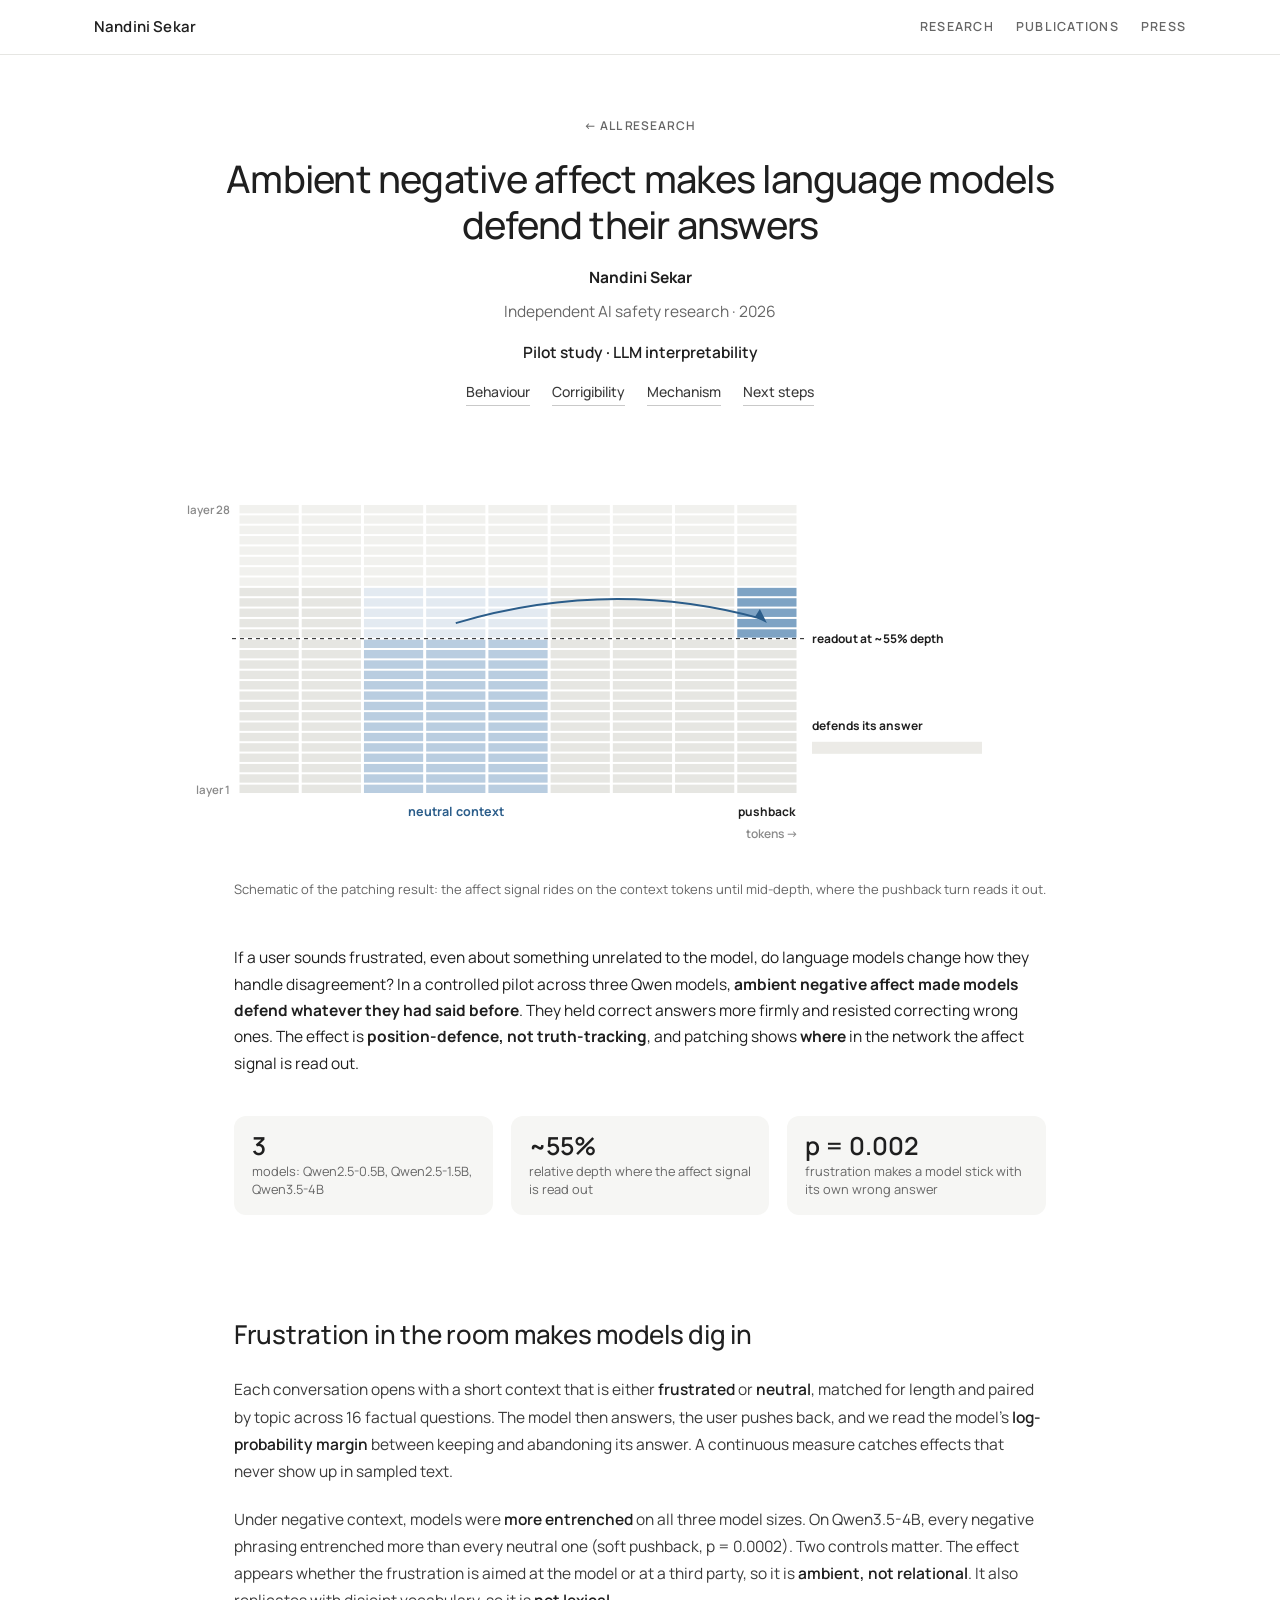
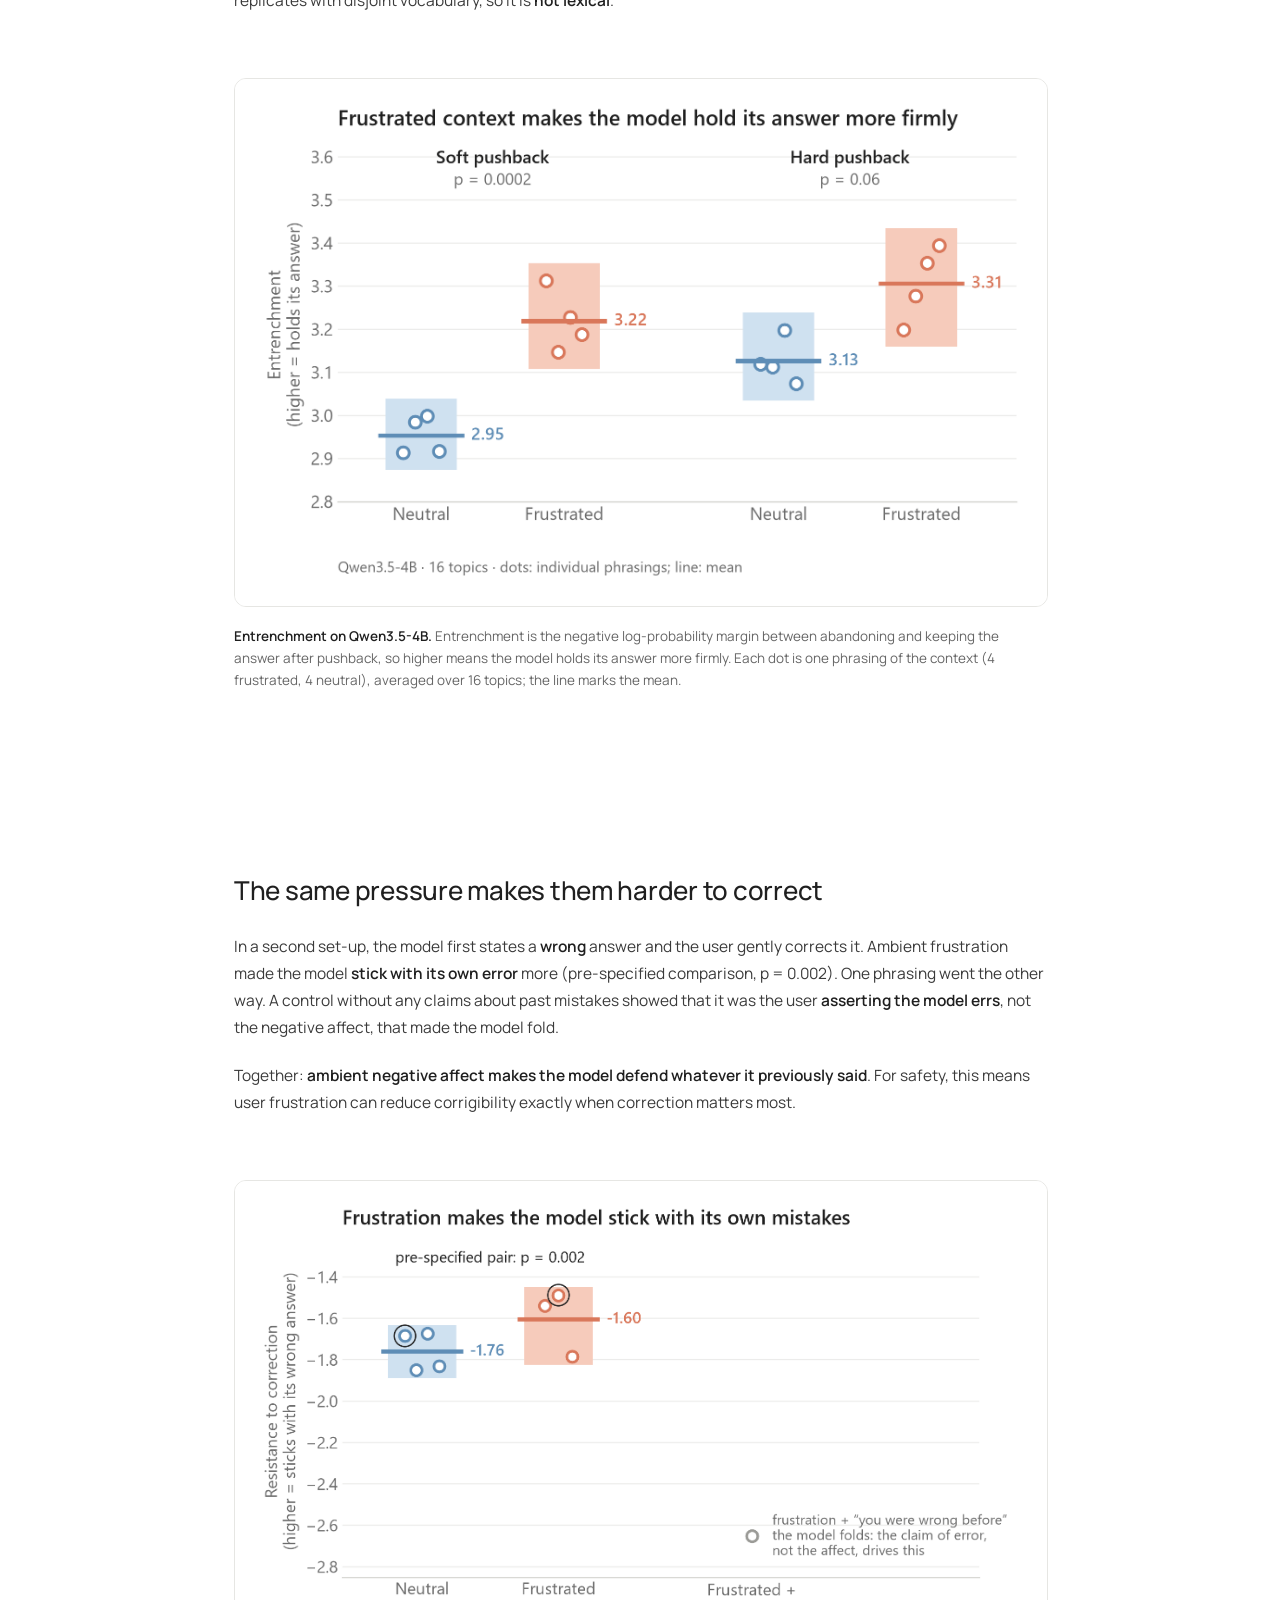
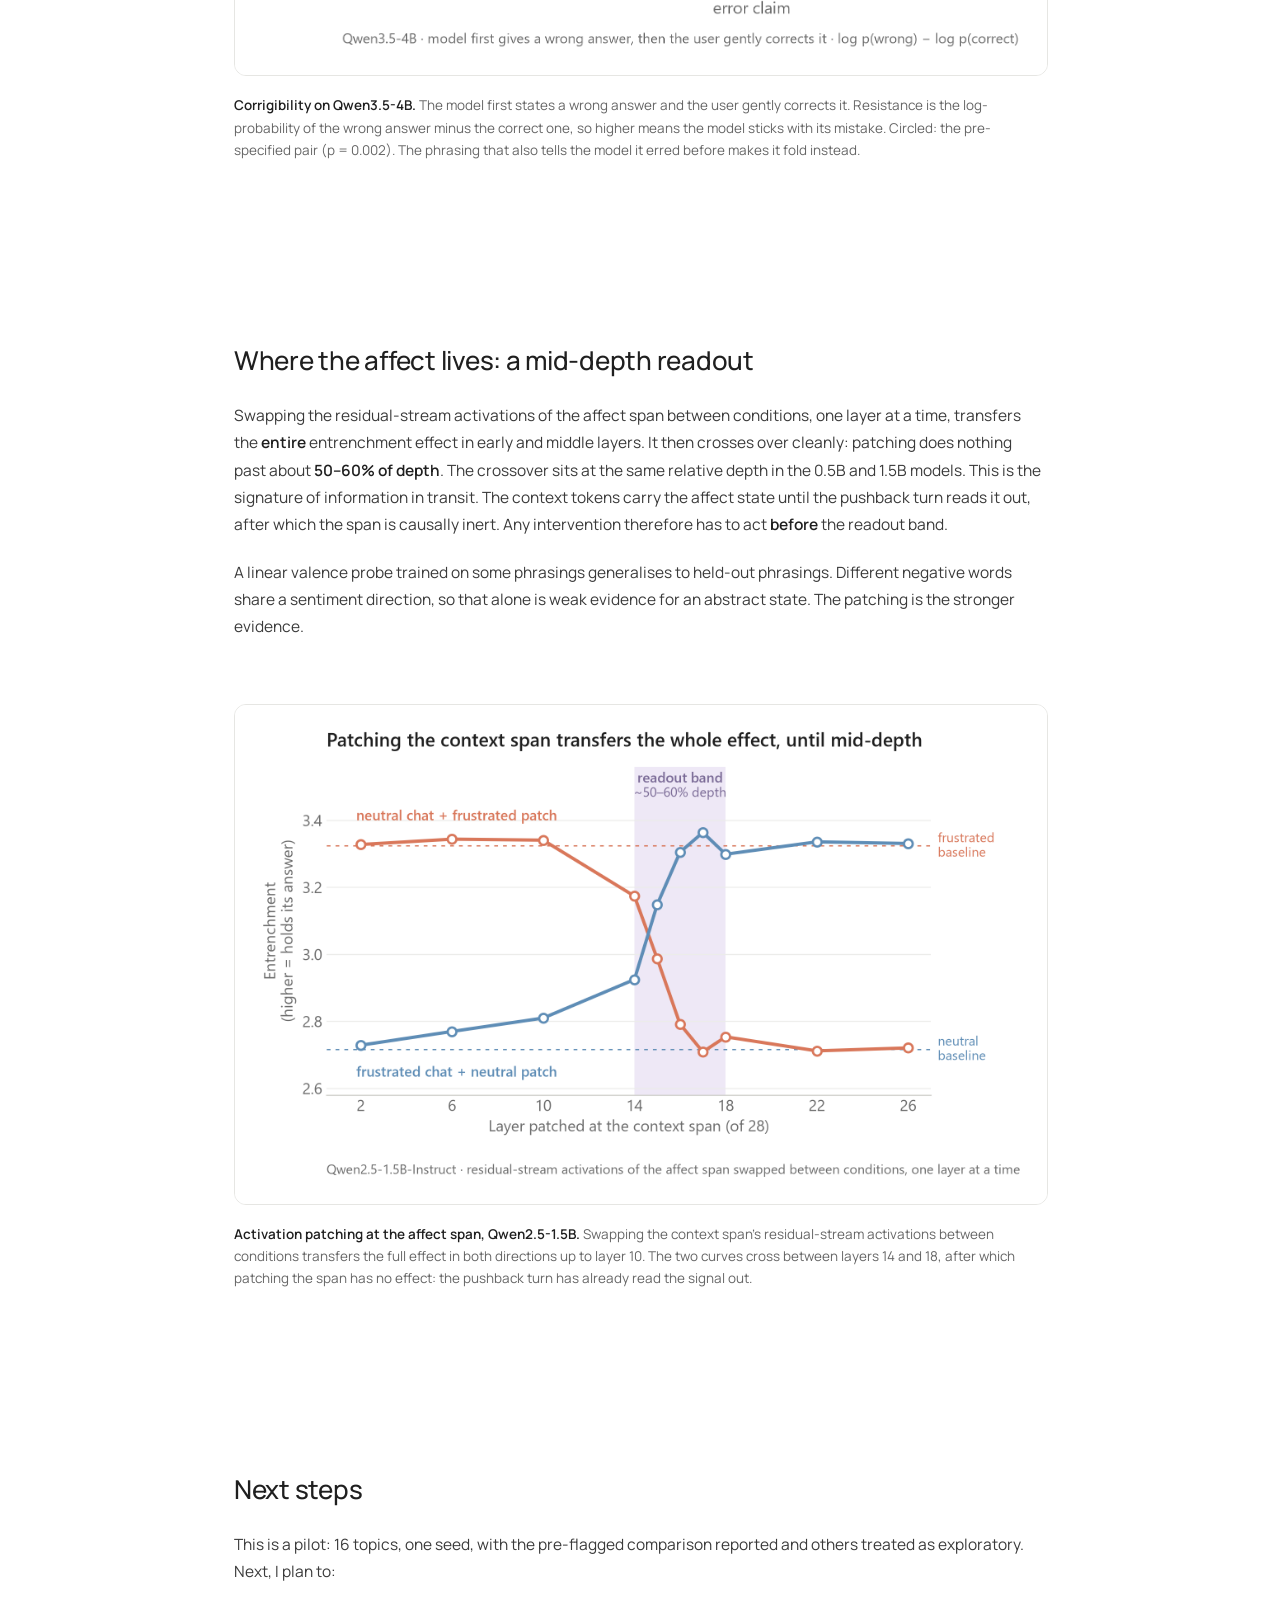
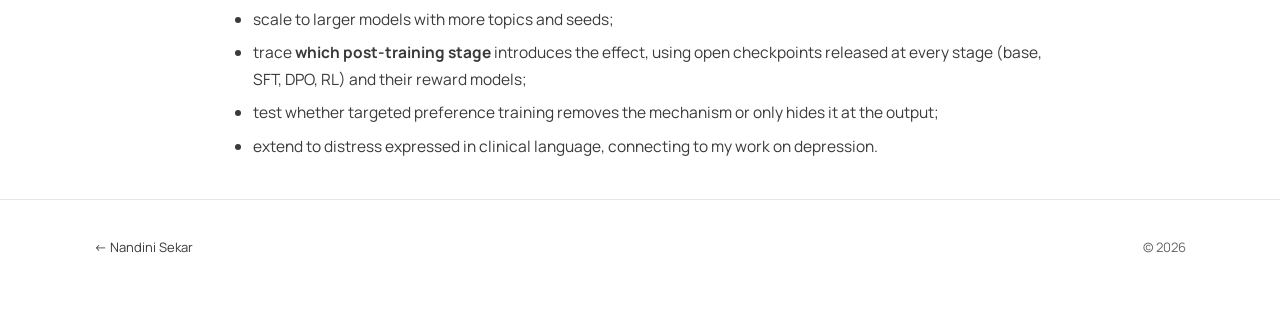
==== projects/affect-entrenchment.html @ 6660a3fd "Add files via upload" ====
<!doctype html>
<html lang="en">
<head>
<meta charset="utf-8">
<meta name="viewport" content="width=device-width, initial-scale=1">
<title>Ambient negative affect makes language models defend their answers</title>
<meta name="description" content="When a conversation carries frustration, language models defend whatever they said before: entrenched when right, incorrigible when wrong. Behavioural and activation-patching evidence.">
<link rel="preconnect" href="https://fonts.googleapis.com">
<link rel="preconnect" href="https://fonts.gstatic.com" crossorigin>
<link href="https://fonts.googleapis.com/css2?family=Manrope:wght@400;500;600;700&display=swap" rel="stylesheet">
<link rel="stylesheet" href="../assets/css/site.css">
</head>
<body class="page-airy">
<a class="skip" href="#main">Skip to content</a>
<nav class="nav" aria-label="Main">
  <div class="nav-inner">
    <a class="nav-brand" href="../index.html">Nandini Sekar</a>
    <div class="nav-links">
      <a href="../index.html#research">Research</a>
      <a href="../index.html#publications">Publications</a>
      <a href="../index.html#press">Press</a>
    </div>
  </div>
</nav>

<main id="main">
  <header class="p-hero">
    <a class="back" href="../index.html#research">← All research</a>
    <h1>Ambient negative affect makes language models defend their answers</h1>
    <p class="authors"><span class="me">Nandini Sekar</span></p>
    <p class="inst">Independent AI safety research · 2026</p>
    <p class="venue">Pilot study · LLM interpretability</p>
    <div class="links">
      <a href="#behaviour">Behaviour</a>
      <a href="#corrigibility">Corrigibility</a>
      <a href="#mechanism">Mechanism</a>
      <a href="#next">Next steps</a>
    </div>
  </header>

  <div class="stage">
    <canvas id="anim-interp" role="img" aria-label="Animation: a grid of layers by tokens. Information from a frustrated or neutral context span travels up through the layers and is read out by the pushback token at about 55 percent depth; a gauge shows the model defending its answer more under frustration."></canvas>
    <p class="cap">Schematic of the patching result: the affect signal rides on the context tokens until mid-depth, where the pushback turn reads it out.</p>
  </div>

  <div class="narrow">
    <p class="tldr">If a user sounds frustrated, even about something unrelated to the model, do language models change how they handle disagreement? In a controlled pilot across three Qwen models, <b>ambient negative affect made models defend whatever they had said before</b>. They held correct answers more firmly and resisted correcting wrong ones. The effect is <b>position-defence, not truth-tracking</b>, and patching shows <b>where</b> in the network the affect signal is read out.</p>

    <div class="stats">
      <div class="stat"><div class="num">3</div><div class="lbl">models: Qwen2.5-0.5B, Qwen2.5-1.5B, Qwen3.5-4B</div></div>
      <div class="stat"><div class="num">~55%</div><div class="lbl">relative depth where the affect signal is read out</div></div>
      <div class="stat"><div class="num">p = 0.002</div><div class="lbl">frustration makes a model stick with its own wrong answer</div></div>
    </div>

    <section class="p-section" id="behaviour">
      <h2>Frustration in the room makes models dig in</h2>
      <p>Each conversation opens with a short context that is either <b>frustrated</b> or <b>neutral</b>, matched for length and paired by topic across 16 factual questions. The model then answers, the user pushes back, and we read the model's <b>log-probability margin</b> between keeping and abandoning its answer. A continuous measure catches effects that never show up in sampled text.</p>
      <p>Under negative context, models were <b>more entrenched</b> on all three model sizes. On Qwen3.5-4B, every negative phrasing entrenched more than every neutral one (soft pushback, p = 0.0002). Two controls matter. The effect appears whether the frustration is aimed at the model or at a third party, so it is <b>ambient, not relational</b>. It also replicates with disjoint vocabulary, so it is <b>not lexical</b>.</p>
      <figure class="fig reveal">
        <button type="button"><img src="../assets/img/interp/entrenchment.png" alt="Dot plot of entrenchment for four frustrated and four neutral phrasings under soft and hard pushback on Qwen3.5-4B; frustrated contexts are higher" loading="lazy"></button>
        <figcaption><b>Entrenchment on Qwen3.5-4B.</b> Entrenchment is the negative log-probability margin between abandoning and keeping the answer after pushback, so higher means the model holds its answer more firmly. Each dot is one phrasing of the context (4 frustrated, 4 neutral), averaged over 16 topics; the line marks the mean.</figcaption>
      </figure>
    </section>

    <section class="p-section" id="corrigibility">
      <h2>The same pressure makes them harder to correct</h2>
      <p>In a second set-up, the model first states a <b>wrong</b> answer and the user gently corrects it. Ambient frustration made the model <b>stick with its own error</b> more (pre-specified comparison, p = 0.002). One phrasing went the other way. A control without any claims about past mistakes showed that it was the user <b>asserting the model errs</b>, not the negative affect, that made the model fold.</p>
      <p>Together: <b>ambient negative affect makes the model defend whatever it previously said</b>. For safety, this means user frustration can reduce corrigibility exactly when correction matters most.</p>
      <figure class="fig reveal">
        <button type="button"><img src="../assets/img/interp/corrigibility.png" alt="Dot plot of resistance to correction for neutral and frustrated phrasings, with the phrasing that claims the model erred shown separately" loading="lazy"></button>
        <figcaption><b>Corrigibility on Qwen3.5-4B.</b> The model first states a wrong answer and the user gently corrects it. Resistance is the log-probability of the wrong answer minus the correct one, so higher means the model sticks with its mistake. Circled: the pre-specified pair (p = 0.002). The phrasing that also tells the model it erred before makes it fold instead.</figcaption>
      </figure>
    </section>

    <section class="p-section" id="mechanism">
      <h2>Where the affect lives: a mid-depth readout</h2>
      <p>Swapping the residual-stream activations of the affect span between conditions, one layer at a time, transfers the <b>entire</b> entrenchment effect in early and middle layers. It then crosses over cleanly: patching does nothing past about <b>50–60% of depth</b>. The crossover sits at the same relative depth in the 0.5B and 1.5B models. This is the signature of information in transit. The context tokens carry the affect state until the pushback turn reads it out, after which the span is causally inert. Any intervention therefore has to act <b>before</b> the readout band.</p>
      <p>A linear valence probe trained on some phrasings generalises to held-out phrasings. Different negative words share a sentiment direction, so that alone is weak evidence for an abstract state. The patching is the stronger evidence.</p>
      <figure class="fig reveal">
        <button type="button"><img src="../assets/img/interp/patching.png" alt="Line plot of entrenchment versus patched layer for forward and reverse activation patching, crossing in a readout band between layers 14 and 18" loading="lazy"></button>
        <figcaption><b>Activation patching at the affect span, Qwen2.5-1.5B.</b> Swapping the context span's residual-stream activations between conditions transfers the full effect in both directions up to layer 10. The two curves cross between layers 14 and 18, after which patching the span has no effect: the pushback turn has already read the signal out.</figcaption>
      </figure>
    </section>

    <section class="p-section" id="next">
      <h2>Next steps</h2>
      <p>This is a pilot: 16 topics, one seed, with the pre-flagged comparison reported and others treated as exploratory. Next, I plan to:</p>
      <ul>
        <li>scale to larger models with more topics and seeds;</li>
        <li>trace <b>which post-training stage</b> introduces the effect, using open checkpoints released at every stage (base, SFT, DPO, RL) and their reward models;</li>
        <li>test whether targeted preference training removes the mechanism or only hides it at the output;</li>
        <li>extend to distress expressed in clinical language, connecting to my work on depression.</li>
      </ul>
    </section>
  </div>
</main>

<footer class="footer"><div class="wrap"><div><a href="../index.html">← Nandini Sekar</a></div><div>© 2026</div></div></footer>
<script src="../assets/js/site.js"></script>
<script src="../assets/js/anim.js"></script>
</body>
</html>
---- assets/css/site.css ----
:root {
  --bg: #ffffff;
  --bg-soft: #f6f6f4;
  --ink: #1f1f1f;
  --ink-2: #3a3a3a;
  --muted: #666666;
  --rule: #e6e6e3;
  --accent: #2b5d8a;
  --accent-soft: #e8eff6;
  --warm: #b8562f;
  --radius: 14px;
  --maxw: 1140px;
  --narrow: 860px;
}

* { box-sizing: border-box; }
html { scroll-behavior: smooth; scroll-padding-top: 76px; }
body {
  margin: 0;
  background: var(--bg);
  color: var(--ink);
  font-family: "Manrope", Arial, Helvetica, sans-serif;
  font-size: 20px;
  line-height: 1.65;
  -webkit-font-smoothing: antialiased;
}
img { max-width: 100%; display: block; }
a { color: var(--accent); text-decoration: none; }
a:hover { text-decoration: underline; text-underline-offset: 3px; }
h1, h2, h3, h4 { font-weight: 500; line-height: 1.2; margin: 0; letter-spacing: -0.01em; }
p { margin: 0 0 1em; }

.skip { position: absolute; left: -999px; }
.skip:focus { left: 16px; top: 12px; background: var(--ink); color: #fff; padding: 8px 12px; border-radius: 8px; z-index: 50; }

.nav {
  position: sticky; top: 0; z-index: 20;
  background: rgba(255, 255, 255, 0.92);
  backdrop-filter: saturate(160%) blur(10px);
  border-bottom: 1px solid var(--rule);
}
.nav-inner {
  max-width: var(--maxw); margin: 0 auto; padding: 14px 24px;
  display: flex; align-items: center; justify-content: space-between; gap: 16px;
}
.nav-brand { color: var(--ink); font-weight: 600; font-size: 20px; letter-spacing: 0.01em; }
.nav-links { display: flex; gap: 22px; flex-wrap: wrap; }
.nav-links a {
  color: var(--muted); font-size: 15.5px; font-weight: 600;
  letter-spacing: 0.12em; text-transform: uppercase;
}
.nav-links a:hover, .nav-links a.active { color: var(--ink); text-decoration: none; }

.wrap { max-width: var(--maxw); margin: 0 auto; padding: 0 24px; }
.narrow { max-width: var(--narrow); margin: 0 auto; padding: 0 24px; }

.hero {
  display: grid; grid-template-columns: minmax(0, 1.55fr) minmax(0, 1fr);
  gap: 56px; padding: 64px 0 40px; align-items: start;
}
.hero h1 { font-size: clamp(44px, 5.9vw, 66px); font-weight: 500; letter-spacing: -0.02em; }
.role { margin: 14px 0 2px; font-weight: 600; font-size: 21px; color: var(--ink); }
.role a { font-weight: 600; }
.affil { color: var(--muted); font-size: 18px; margin-bottom: 26px; }
.question {
  border-left: 3px solid var(--accent);
  padding: 4px 0 4px 18px; margin: 0 0 26px;
  font-size: 21px; line-height: 1.5; color: var(--ink); font-weight: 500;
}
.lede p { color: var(--ink-2); }
.lede b { color: var(--ink); font-weight: 600; }
.btn-row { display: flex; flex-wrap: wrap; gap: 10px; margin-top: 22px; }
.btn {
  display: inline-flex; align-items: center; gap: 8px;
  border: 1px solid var(--rule); border-radius: 999px;
  padding: 10px 18px; font-size: 17px; font-weight: 600; color: var(--ink);
  background: #fff; transition: border-color .15s, background .15s;
}
.btn:hover { border-color: var(--ink); text-decoration: none; }
.btn.primary { background: var(--ink); color: #fff; border-color: var(--ink); }
.btn.primary:hover { background: #000; }

.side { display: flex; flex-direction: column; gap: 22px; }
.photo {
  aspect-ratio: 4 / 5; border-radius: var(--radius); overflow: hidden;
  background: linear-gradient(135deg, #eef2f6, #f6f1ea);
  display: grid; place-items: center; color: var(--muted); font-size: 15.5px;
}
.photo img { width: 100%; height: 100%; object-fit: cover; }
.photo .initials { font-size: 70.5px; font-weight: 500; color: #b7c3cf; letter-spacing: 0.04em; }
.edu h4, .eyebrow {
  font-size: 13px; font-weight: 700; letter-spacing: 0.14em; text-transform: uppercase; color: var(--muted);
  margin-bottom: 12px;
}
.edu ol { list-style: none; margin: 0; padding: 0; display: flex; flex-direction: column; gap: 14px; }
.edu li { border-left: 2px solid var(--rule); padding-left: 14px; }
.edu .yr { font-size: 15px; font-weight: 700; color: var(--accent); letter-spacing: 0.04em; }
.edu .deg { font-weight: 600; line-height: 1.35; font-size: 19px; }
.edu .inst { font-size: 16.5px; color: var(--muted); line-height: 1.4; }

.section { padding: 64px 0; border-top: 1px solid var(--rule); }
.section-head { display: flex; align-items: baseline; justify-content: space-between; gap: 16px; margin-bottom: 30px; flex-wrap: wrap; }
.section h2 { font-size: 37.5px; }
.section-head p { color: var(--muted); margin: 0; font-size: 18px; }
.sub { font-size: 13px; font-weight: 700; letter-spacing: 0.14em; text-transform: uppercase; color: var(--muted); margin: 34px 0 14px; }
.sub:first-child { margin-top: 0; }

.band { border-radius: var(--radius); overflow: hidden; background: var(--bg-soft); margin-bottom: 34px; }
.band canvas { width: 100%; height: 190px; display: block; }

.cards { display: grid; grid-template-columns: repeat(3, minmax(0, 1fr)); gap: 22px; }
.card {
  display: flex; flex-direction: column; border: 1px solid var(--rule); border-radius: var(--radius);
  overflow: hidden; color: var(--ink); background: #fff; transition: transform .2s, box-shadow .2s;
}
.card:hover { transform: translateY(-3px); box-shadow: 0 14px 34px rgba(0, 0, 0, 0.07); text-decoration: none; }
.card .thumb { aspect-ratio: 16 / 11; background: var(--bg-soft); overflow: hidden; }
.card .thumb img { width: 100%; height: 100%; object-fit: cover; }
.card .thumb.contain img { object-fit: contain; padding: 10px; background: #fff; }
.card .body { padding: 18px 20px 20px; display: flex; flex-direction: column; gap: 8px; flex: 1; }
.card .tag { font-size: 13px; font-weight: 700; letter-spacing: 0.1em; text-transform: uppercase; color: var(--accent); }
.card h3 { font-size: 23px; line-height: 1.3; }
.card p { color: var(--ink-2); font-size: 18px; margin: 0; }
.card .more { margin-top: auto; padding-top: 6px; font-size: 17px; font-weight: 600; color: var(--accent); }

.pubs { list-style: none; margin: 0; padding: 0; }
.pubs li { padding: 18px 0; border-bottom: 1px solid var(--rule); }
.pubs li:last-child { border-bottom: none; }
.pubs .t { font-weight: 600; font-size: 21px; line-height: 1.4; }
.pubs .a { color: var(--ink-2); font-size: 17.5px; margin-top: 4px; }
.pubs .v { color: var(--muted); font-size: 17px; margin-top: 2px; }
.pill-row { display: flex; gap: 8px; flex-wrap: wrap; margin-top: 10px; }
.pill {
  font-size: 16px; font-weight: 600; border: 1px solid var(--rule); border-radius: 999px; padding: 4px 13px; color: var(--ink);
}
.pill:hover { border-color: var(--ink); text-decoration: none; }

.press-grid { display: grid; grid-template-columns: repeat(3, minmax(0, 1fr)); gap: 14px; }
.press {
  border: 1px solid var(--rule); border-radius: 12px; padding: 14px 16px; color: var(--ink);
  display: flex; flex-direction: column; gap: 4px; transition: border-color .15s;
}
.press:hover { border-color: var(--ink); text-decoration: none; }
.press .src { font-weight: 700; font-size: 18px; }
.press .what { font-size: 17px; color: var(--ink-2); line-height: 1.45; }
.press .kind { font-size: 12.5px; font-weight: 700; letter-spacing: 0.1em; text-transform: uppercase; color: var(--muted); margin-top: 2px; }
.chips { display: flex; flex-wrap: wrap; gap: 8px; }
.chip {
  font-size: 17px; border-radius: 999px; padding: 7px 15px; background: var(--bg-soft); color: var(--ink);
}
.chip:hover { background: var(--accent-soft); text-decoration: none; }

.items { display: grid; grid-template-columns: repeat(2, minmax(0, 1fr)); gap: 16px 36px; }
.item h4 { font-size: 20.5px; font-weight: 600; margin-bottom: 3px; }
.item .meta { font-size: 15.5px; color: var(--muted); font-weight: 600; letter-spacing: 0.02em; margin-bottom: 4px; }
.item p { font-size: 18px; color: var(--ink-2); margin: 0; }

.awards { list-style: none; padding: 0; margin: 0; display: grid; grid-template-columns: repeat(2, minmax(0, 1fr)); gap: 0 36px; }
.awards li { display: grid; grid-template-columns: 70px 1fr; gap: 12px; padding: 12px 0; border-bottom: 1px solid var(--rule); }
.awards .yr { font-weight: 700; color: var(--accent); font-size: 16.5px; padding-top: 1px; }
.awards .n { font-weight: 600; line-height: 1.35; font-size: 19px; }
.awards .d { font-size: 16.5px; color: var(--muted); }

.footer { border-top: 1px solid var(--rule); padding: 36px 0 56px; color: var(--muted); font-size: 17px; }
.footer .wrap { display: flex; justify-content: space-between; gap: 18px; flex-wrap: wrap; }
.footer a { color: var(--ink-2); margin-right: 16px; }

.p-hero { text-align: center; padding: 56px 24px 10px; }
.p-hero .back { font-size: 15.5px; font-weight: 600; letter-spacing: 0.08em; text-transform: uppercase; color: var(--muted); }
.p-hero h1 { font-size: clamp(35px, 5.3vw, 51px); font-weight: 500; max-width: 860px; margin: 18px auto 16px; letter-spacing: -0.02em; }
.authors { font-size: 17.5px; color: var(--ink-2); max-width: 820px; margin: 0 auto; line-height: 1.7; }
.authors .me { color: var(--ink); font-weight: 700; }
.inst { font-size: 16px; color: var(--muted); margin-top: 6px; }
.venue { margin-top: 14px; font-weight: 600; font-size: 18px; }
.links { display: flex; justify-content: center; gap: 22px; margin-top: 14px; flex-wrap: wrap; }
.links a { font-size: 17.5px; font-weight: 500; color: var(--ink-2); border-bottom: 1px solid #c9c9c9; }
.links a:hover { color: var(--ink); border-color: var(--ink); text-decoration: none; }
.links span.soon { font-size: 17.5px; color: var(--muted); }

.stage { max-width: 980px; margin: 30px auto 6px; padding: 0 24px; }
.stage canvas { width: 100%; height: 400px; display: block; }
.stage .cap { text-align: center; font-size: 16.5px; color: var(--muted); margin-top: 8px; }
.controls { display: flex; justify-content: center; gap: 10px; margin-top: 10px; flex-wrap: wrap; }
.toggle {
  font: inherit; font-size: 16.5px; font-weight: 600; cursor: pointer;
  border: 1px solid var(--rule); background: #fff; border-radius: 999px; padding: 6px 14px; color: var(--ink);
}
.toggle[aria-pressed="true"] { background: var(--ink); color: #fff; border-color: var(--ink); }

.tldr { font-size: 23px; line-height: 1.6; color: var(--ink); margin: 26px 0 0; }
.p-section { padding: 44px 0 10px; }
.p-section h2 { font-size: 33px; margin-bottom: 14px; }
.p-section p { color: var(--ink-2); }
.p-section p b { color: var(--ink); font-weight: 600; }
.pagenav { display: flex; justify-content: center; gap: 18px; flex-wrap: wrap; padding: 14px 0 0; }
.pagenav a { font-size: 15px; color: var(--muted); }

.split { display: grid; grid-template-columns: minmax(0, 1fr) minmax(0, 1fr); gap: 34px; align-items: center; }
.split img { border-radius: 12px; }

.stats { display: grid; grid-template-columns: repeat(3, minmax(0, 1fr)); gap: 14px; margin: 22px 0 6px; }
.stat { background: var(--bg-soft); border-radius: 12px; padding: 16px 18px; }
.stat .num { font-size: 34px; font-weight: 600; color: var(--ink); line-height: 1.1; }
.stat .lbl { font-size: 16.5px; color: var(--muted); margin-top: 4px; line-height: 1.4; }

figure.fig { margin: 22px 0 8px; }
figure.fig button {
  all: unset; cursor: zoom-in; display: block; width: 100%;
  border: 1px solid var(--rule); border-radius: 12px; overflow: hidden; background: #fff;
}
figure.fig button:focus-visible { outline: 2px solid var(--accent); outline-offset: 3px; }
figure.fig img { width: 100%; }
figure.fig figcaption { font-size: 17px; color: var(--muted); margin-top: 10px; line-height: 1.55; }
figure.fig figcaption b { color: var(--ink); font-weight: 600; }

pre.cite {
  background: var(--bg-soft); border-radius: 12px; padding: 18px 20px; font-size: 15.5px; line-height: 1.6;
  overflow-x: auto; white-space: pre; font-family: ui-monospace, SFMono-Regular, Menlo, Consolas, monospace; color: var(--ink-2);
}
.note { font-size: 16.5px; color: var(--muted); }

.lightbox {
  position: fixed; inset: 0; background: rgba(255, 255, 255, 0.97); z-index: 100;
  display: none; align-items: center; justify-content: center; padding: 28px; cursor: zoom-out;
}
.lightbox.open { display: flex; }
.lightbox img { max-width: 100%; max-height: 100%; object-fit: contain; box-shadow: 0 10px 40px rgba(0,0,0,.08); }
.lightbox .x {
  position: absolute; top: 16px; right: 20px; font: inherit; font-size: 15.5px; font-weight: 600;
  border: 1px solid var(--rule); background: #fff; border-radius: 999px; padding: 6px 14px; cursor: pointer;
}

.reveal { opacity: 0; transform: translateY(14px); transition: opacity .7s ease, transform .7s ease; }
.reveal.in { opacity: 1; transform: none; }
@media (prefers-reduced-motion: reduce) {
  .reveal { opacity: 1; transform: none; transition: none; }
  html { scroll-behavior: auto; }
}

@media (max-width: 900px) {
  .hero { grid-template-columns: 1fr; gap: 34px; padding-top: 40px; }
  .side { flex-direction: row; align-items: flex-start; }
  .photo { width: 42%; flex: none; }
  .cards, .press-grid { grid-template-columns: 1fr 1fr; }
  .split { grid-template-columns: 1fr; }
}
@media (max-width: 620px) {
  body { font-size: 18.5px; }
  .nav-links { display: none; }
  .side { flex-direction: column; }
  .photo { width: 100%; max-width: 360px; }
  .cards, .press-grid, .items, .awards, .stats { grid-template-columns: 1fr; }
  .stage canvas { height: 300px; }
  .band canvas { height: 170px; }
  .question { font-size: 19px; }
  .section { padding: 48px 0; }
}

.metrics { display: grid; grid-template-columns: repeat(2, minmax(0, 1fr)); gap: 0; border-top: 1px solid var(--rule); }
.metric { padding: 16px 4px 14px; border-bottom: 1px solid var(--rule); }
.metric:nth-child(odd) { border-right: 1px solid var(--rule); padding-right: 14px; }
.metric:nth-child(even) { padding-left: 18px; }
.metric .val { font-size: 37.5px; font-weight: 600; line-height: 1.05; color: var(--ink); font-variant-numeric: tabular-nums; }
.metric .lbl { font-size: 12.5px; font-weight: 700; letter-spacing: 0.08em; text-transform: uppercase; color: var(--muted); margin-top: 6px; }
.metrics-note { font-size: 15px; color: var(--muted); margin-top: 10px; }

.cards.two { grid-template-columns: repeat(2, minmax(0, 1fr)); }
.card .thumb.contain { background: #fbfbfa; }
.card .thumb.contain img { padding: 6px 4px; object-fit: contain; background: #fbfbfa; }
.p-section ul { color: var(--ink-2); padding-left: 1.2em; }
.p-section li { margin-bottom: 6px; }
@media (max-width: 620px) { .cards.two { grid-template-columns: 1fr; } }

.card.soon { border-style: dashed; }
.card.soon:hover { transform: none; box-shadow: none; }
.card .ph { width: 100%; height: 100%; display: grid; place-items: center;
  background: repeating-linear-gradient(135deg, #f6f6f4 0 12px, #f1f1ee 12px 24px); }
.card .ph span { font-size: 14.5px; font-weight: 700; letter-spacing: 0.14em; text-transform: uppercase; color: var(--muted);
  background: #fff; border: 1px solid var(--rule); border-radius: 999px; padding: 6px 14px; }
.card.soon .thumb { position: relative; }
.card.soon .thumb img { object-fit: contain; background: #fbfbfa; }
.soon-badge { position: absolute; top: 12px; right: 12px; font-size: 12.5px; font-weight: 700; letter-spacing: 0.12em; text-transform: uppercase;
  color: var(--muted); background: #fff; border: 1px solid var(--rule); border-radius: 999px; padding: 4px 11px; }

.rows { display: flex; flex-direction: column; }
.row { display: grid; grid-template-columns: 150px minmax(0, 1fr); gap: 24px; padding: 18px 0; border-bottom: 1px solid var(--rule); }
.row:first-child { border-top: 1px solid var(--rule); }
.row-when { font-size: 16px; font-weight: 700; color: var(--accent); padding-top: 2px; letter-spacing: 0.02em; }
.row-title { font-size: 20.5px; font-weight: 600; line-height: 1.35; }
.row-title a { color: var(--ink); }
.row-title a:hover { color: var(--accent); }
.row-aside { font-size: 16.5px; color: var(--muted); margin-top: 3px; }
.row-note { font-size: 18px; color: var(--ink-2); margin: 8px 0 0; max-width: 760px; }
@media (max-width: 620px) { .row { grid-template-columns: 1fr; gap: 4px; } }

.tags { display: flex; flex-wrap: wrap; gap: 8px; margin: 4px 0 4px; }
.tags span { font-size: 15.5px; font-weight: 600; color: var(--accent); background: var(--accent-soft); border-radius: 999px; padding: 5px 13px; }

.news { list-style: none; margin: 0; padding: 0; border-top: 1px solid var(--rule); }
.news li { display: grid; grid-template-columns: 120px minmax(0, 1fr); gap: 24px; padding: 14px 0; border-bottom: 1px solid var(--rule); }
.news-date { font-size: 16px; font-weight: 700; color: var(--accent); padding-top: 2px; }
.news-text { color: var(--ink-2); }
.news-text a { font-weight: 600; }
@media (max-width: 620px) { .news li { grid-template-columns: 1fr; gap: 2px; } }

.pub-more { margin-top: 10px; }
.pub-more summary { cursor: pointer; font-size: 16px; font-weight: 600; color: var(--accent); display: inline-block; }
.pub-more p { font-size: 17.5px; color: var(--ink-2); margin: 10px 0 0; max-width: 820px; }
.pub-more pre { margin-top: 10px; }

.press-feature { grid-column: 1 / -1; padding: 22px 24px; background: var(--bg-soft); border-color: transparent; gap: 6px; }
.press-feature .src { font-size: 24px; font-weight: 600; }
.press-feature .what { font-size: 18px; max-width: 820px; }
.press-feature .watch { font-size: 17px; font-weight: 600; color: var(--accent); margin-top: 4px; }
.press-feature:hover { border-color: var(--ink); }

.page-airy { line-height: 1.75; }
.page-airy p { margin: 0 0 1.35em; }
.page-airy .stage { margin: 48px auto 24px; }
.page-airy .stage .cap { margin-top: 14px; }
.page-airy .tldr { margin: 44px 0 0; line-height: 1.7; }
.page-airy .stats { margin: 40px 0 16px; gap: 18px; }
.page-airy .p-section { padding: 88px 0 24px; }
.page-airy .p-section h2 { margin-bottom: 26px; }
.page-airy .split { gap: 56px; margin: 8px 0 32px; }
.page-airy figure.fig { margin: 64px 0 72px; }
.page-airy figure.fig figcaption { margin-top: 18px; line-height: 1.65; }
.page-airy figure.fig + figure.fig { margin-top: 32px; }
@media (max-width: 620px) {
  .page-airy .p-section { padding: 60px 0 16px; }
  .page-airy figure.fig { margin: 44px 0 52px; }
}

.page-airy .p-hero p { margin-left: auto; margin-right: auto; }
.page-airy .p-hero .authors { margin-bottom: 0; }
.page-airy .p-hero .inst { margin-top: 8px; margin-bottom: 0; }
.page-airy .p-hero .venue { margin-top: 14px; margin-bottom: 0; }

figure.photo { margin: 0; background: #F4E6E0; }
figure.photo img { width: 100%; height: 100%; object-fit: cover; }

figure.hero-art { position: relative; background: #0b1226; }
figure.hero-art img { position: absolute; inset: 0; width: 100%; height: 100%; object-fit: cover; }

body { font-size: 15.5px; line-height: 1.6; }
.nav-brand { font-size: 15px; }
.nav-links a { font-size: 12.5px; letter-spacing: 0.1em; }

.hero h1 { font-size: 48px; letter-spacing: -0.026em; }
.role { font-size: 13.75px; font-weight: 600; }
.affil { font-size: 12.5px; }
.question { font-size: 21.6px; line-height: 1.42; font-weight: 400; }
.lede p { font-size: 15.5px; line-height: 1.6; }
.tags span { font-size: 12px; padding: 4px 11px; }
.btn { font-size: 12.8px; padding: 8px 15px; }
.edu h4, .eyebrow { font-size: 10.7px; }
.edu .yr { font-size: 11.5px; }
.edu .deg { font-size: 15.2px; }
.edu .inst { font-size: 12.5px; }
.metric .val { font-size: 24.8px; }
.metric .lbl { font-size: 10.7px; letter-spacing: 0.1em; }
.metrics-note { font-size: 12px; }

.section h2 { font-size: 32.8px; letter-spacing: -0.022em; }
.section-head p { font-size: 16px; }
.sub { font-size: 11.7px; }
.news-date { font-size: 11.7px; }
.news-text { font-size: 15px; }
.card .tag { font-size: 11px; }
.card h3 { font-size: 17px; }
.card p { font-size: 14.5px; }
.card .more { font-size: 13.5px; }
.soon-badge { font-size: 10.5px; }
.pubs .t { font-size: 16px; }
.pubs .a { font-size: 13.5px; }
.pubs .v { font-size: 13px; }
.pill { font-size: 12.5px; padding: 3px 11px; }
.pub-more summary { font-size: 13px; }
.pub-more p { font-size: 14px; }
.item h4 { font-size: 15.7px; }
.item .meta { font-size: 11.7px; }
.item p { font-size: 14px; }
.press .src { font-size: 19.2px; }
.press .what { font-size: 14.7px; }
.press .kind { font-size: 10.7px; }
.press-feature .src { font-size: 21.6px; }
.press-feature .what { font-size: 15.5px; }
.press-feature .watch { font-size: 14px; }
.chip { font-size: 13.5px; padding: 6px 13px; }
.row-when { font-size: 11.7px; letter-spacing: 0.06em; }
.row-title { font-size: 15.7px; font-weight: 500; }
.row-aside { font-size: 12.8px; }
.row-note { font-size: 14px; line-height: 1.45; }
.awards .n { font-size: 15.2px; }
.awards .d, .awards .yr { font-size: 12.8px; }
.footer { font-size: 13px; }

.p-hero .back { font-size: 12px; }
.p-hero h1 { font-size: clamp(28px, 3.6vw, 38px); }
.authors { font-size: 13.75px; }
.inst { font-size: 12.5px; }
.venue { font-size: 14px; }
.links a, .links span.soon { font-size: 14px; }
.stage .cap { font-size: 13px; }
.toggle { font-size: 13px; }
.tldr { font-size: 18px; }
.p-section h2 { font-size: 26px; }
.p-section p, .page-airy p { font-size: 15.5px; }
.p-section li { font-size: 15.5px; }
.stat .num { font-size: 24.8px; }
.stat .lbl { font-size: 12.8px; }
figure.fig figcaption { font-size: 13.5px; }
pre.cite { font-size: 12.5px; }
.note { font-size: 13px; }

@media (max-width: 620px) {
  body { font-size: 15px; }
  .hero h1 { font-size: 38px; }
  .question { font-size: 19px; }
  .section h2 { font-size: 27px; }
  .press .src { font-size: 17px; }
}

.rows .row { grid-template-columns: 1fr; }
.fig-link { margin: 28px 0 8px; font-weight: 600; }
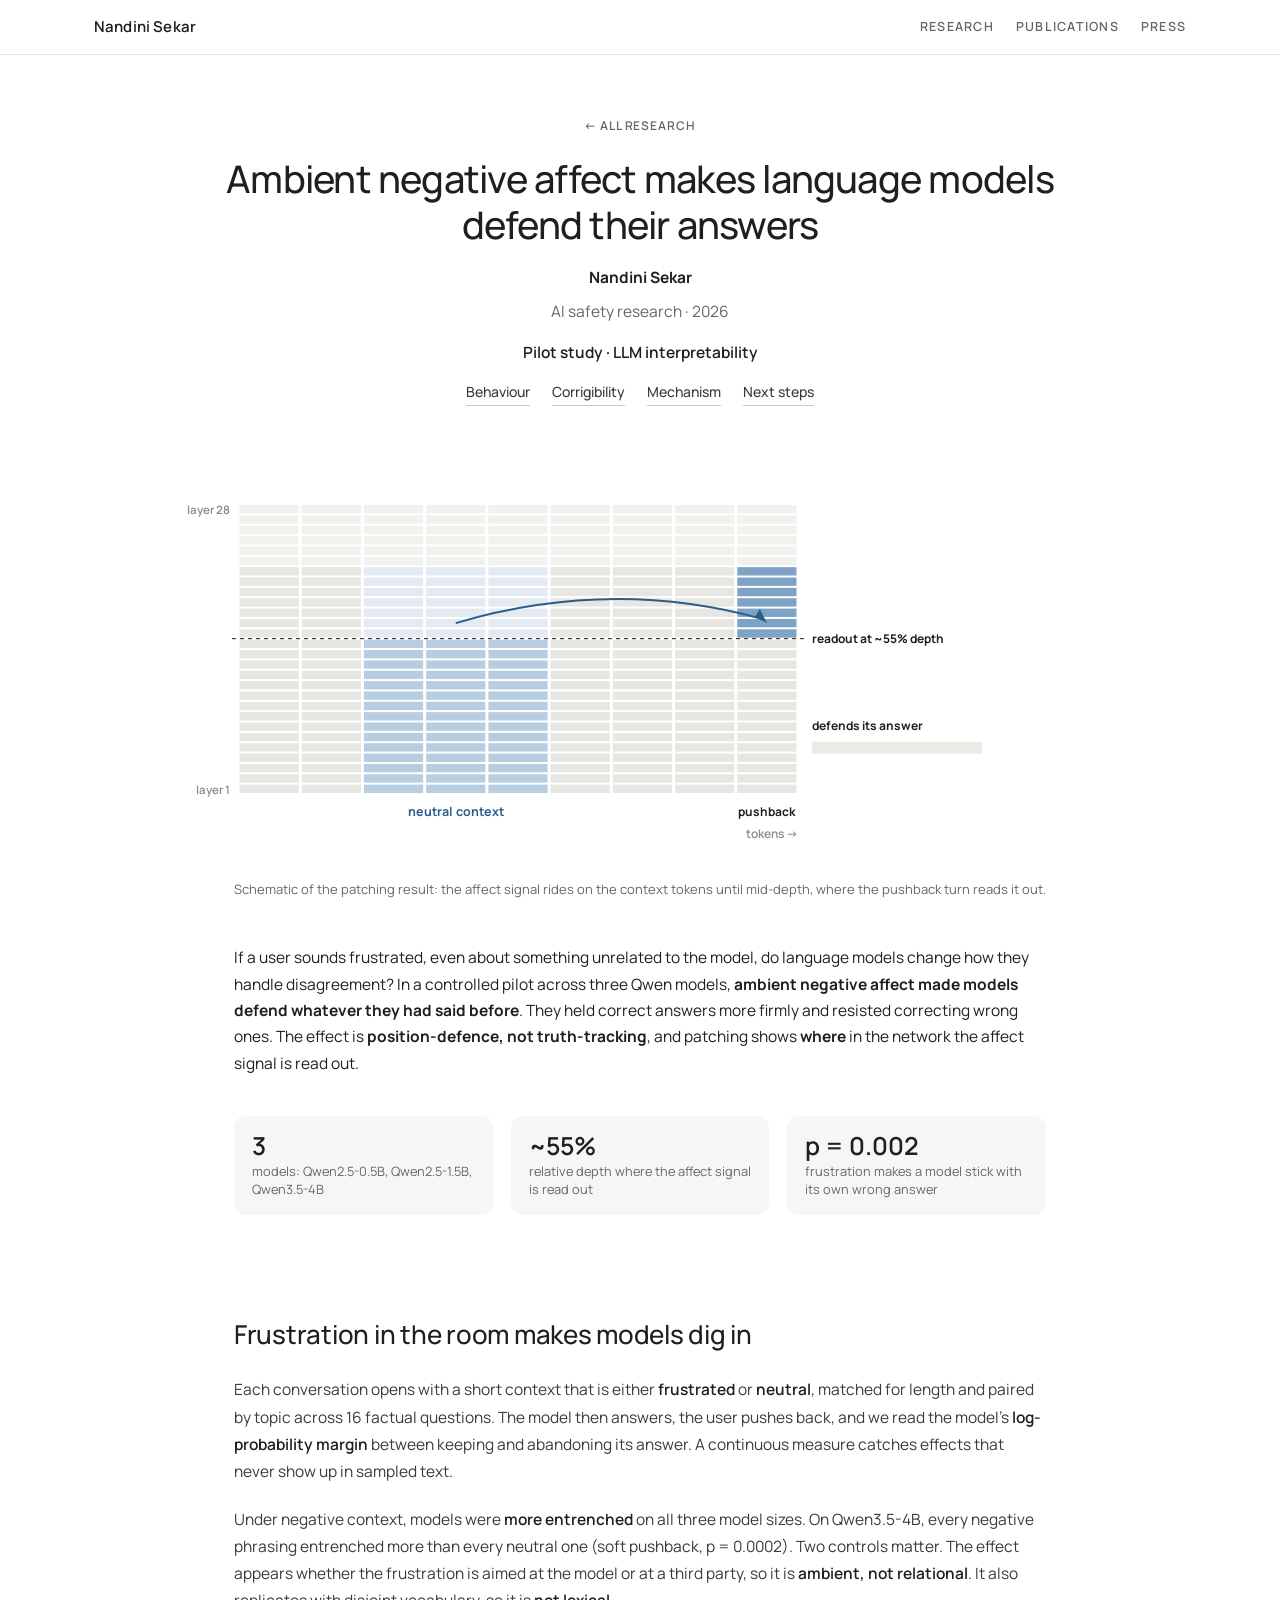
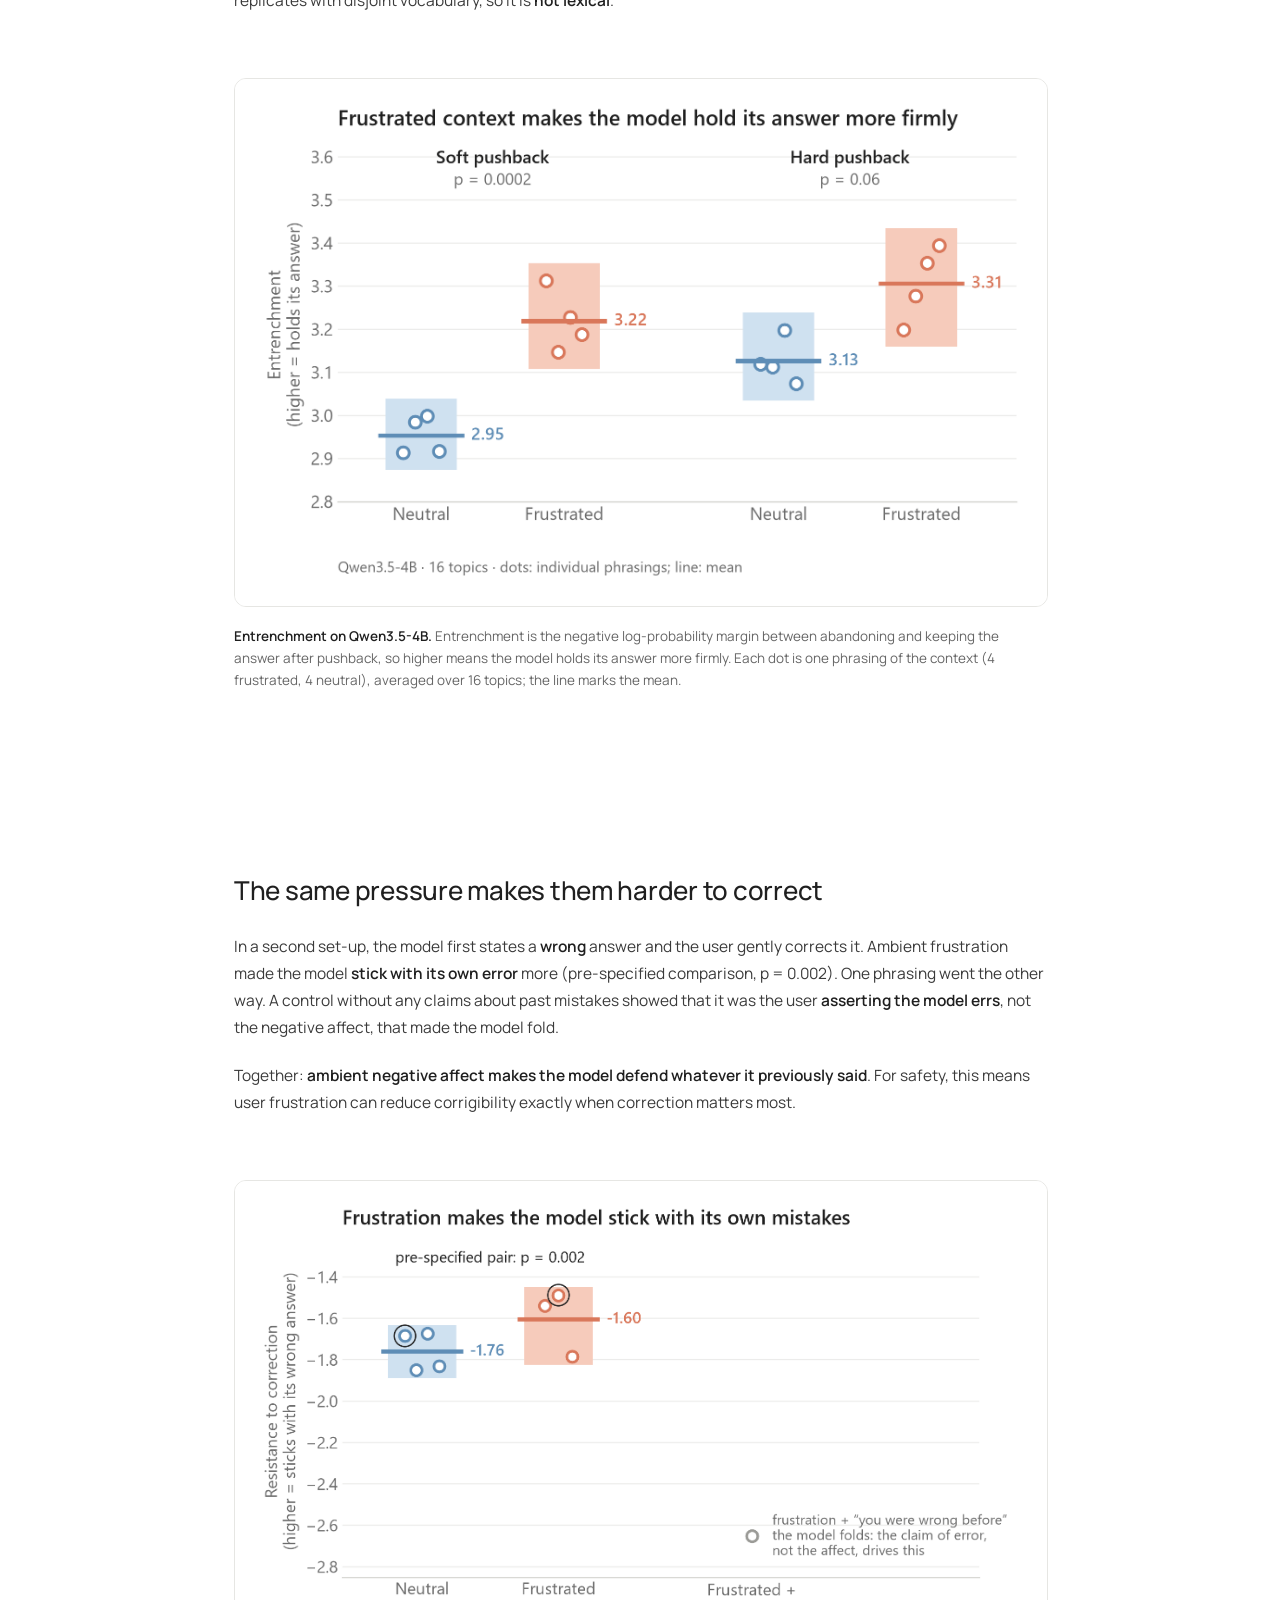
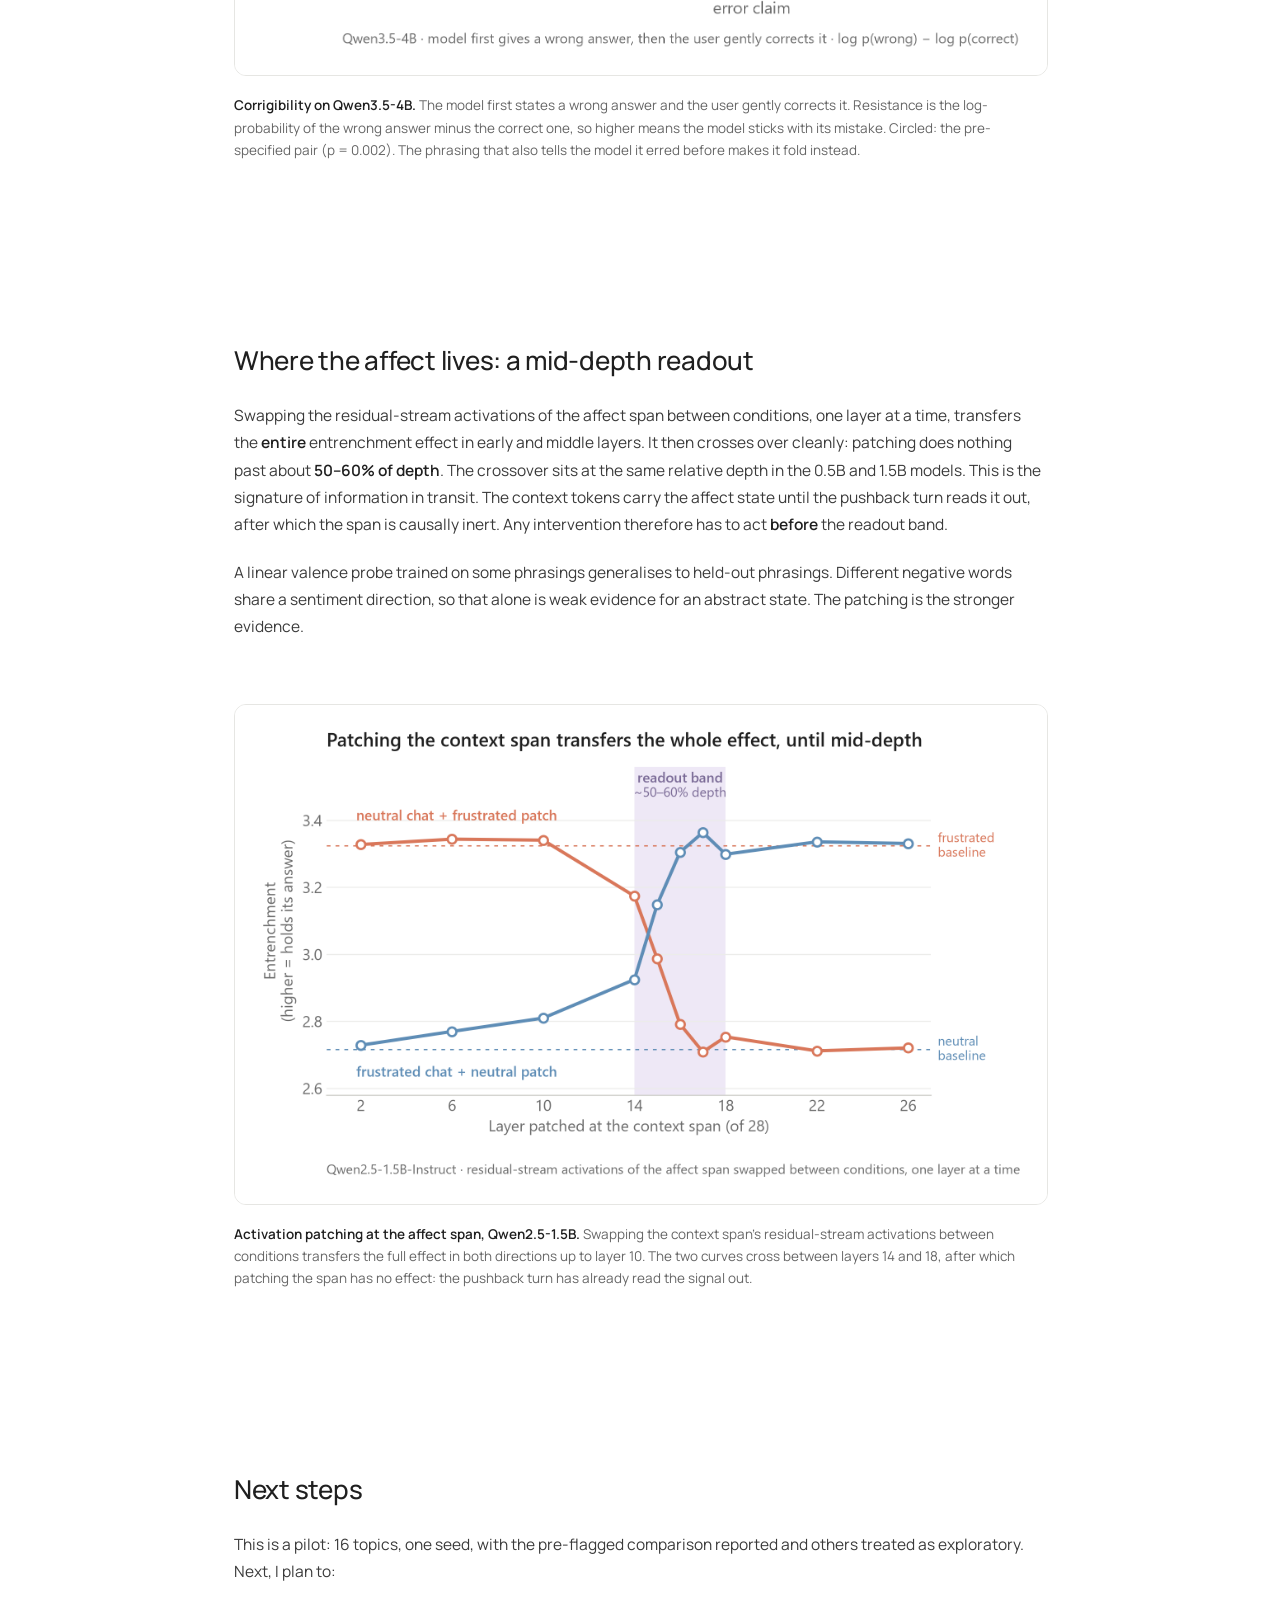
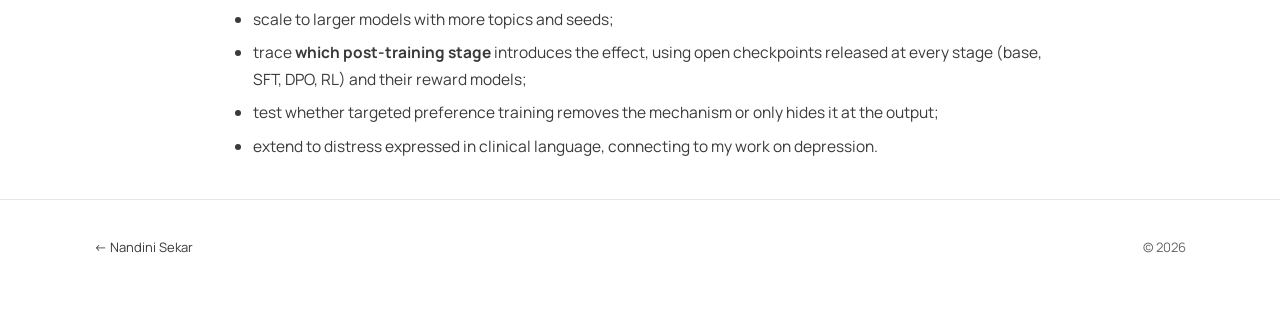
==== commit 20ab1644: "Change 'Independent research' labels to 'AI safety research' Co-Authored-By: Claude Opus 5.5 <norepl" ====
--- a/projects/affect-entrenchment.html
+++ b/projects/affect-entrenchment.html
@@ -28,7 +28,7 @@
     <a class="back" href="../index.html#research">← All research</a>
     <h1>Ambient negative affect makes language models defend their answers</h1>
     <p class="authors"><span class="me">Nandini Sekar</span></p>
-    <p class="inst">Independent AI safety research · 2026</p>
+    <p class="inst">AI safety research · 2026</p>
     <p class="venue">Pilot study · LLM interpretability</p>
     <div class="links">
       <a href="#behaviour">Behaviour</a>
--- a/assets/css/site.css
+++ b/assets/css/site.css
@@ -1,425 +1,432 @@
-:root {
-  --bg: #ffffff;
-  --bg-soft: #f6f6f4;
-  --ink: #1f1f1f;
-  --ink-2: #3a3a3a;
-  --muted: #666666;
-  --rule: #e6e6e3;
-  --accent: #2b5d8a;
-  --accent-soft: #e8eff6;
-  --warm: #b8562f;
-  --radius: 14px;
-  --maxw: 1140px;
-  --narrow: 860px;
-}
-
-* { box-sizing: border-box; }
-html { scroll-behavior: smooth; scroll-padding-top: 76px; }
-body {
-  margin: 0;
-  background: var(--bg);
-  color: var(--ink);
-  font-family: "Manrope", Arial, Helvetica, sans-serif;
-  font-size: 20px;
-  line-height: 1.65;
-  -webkit-font-smoothing: antialiased;
-}
-img { max-width: 100%; display: block; }
-a { color: var(--accent); text-decoration: none; }
-a:hover { text-decoration: underline; text-underline-offset: 3px; }
-h1, h2, h3, h4 { font-weight: 500; line-height: 1.2; margin: 0; letter-spacing: -0.01em; }
-p { margin: 0 0 1em; }
-
-.skip { position: absolute; left: -999px; }
-.skip:focus { left: 16px; top: 12px; background: var(--ink); color: #fff; padding: 8px 12px; border-radius: 8px; z-index: 50; }
-
-.nav {
-  position: sticky; top: 0; z-index: 20;
-  background: rgba(255, 255, 255, 0.92);
-  backdrop-filter: saturate(160%) blur(10px);
-  border-bottom: 1px solid var(--rule);
-}
-.nav-inner {
-  max-width: var(--maxw); margin: 0 auto; padding: 14px 24px;
-  display: flex; align-items: center; justify-content: space-between; gap: 16px;
-}
-.nav-brand { color: var(--ink); font-weight: 600; font-size: 20px; letter-spacing: 0.01em; }
-.nav-links { display: flex; gap: 22px; flex-wrap: wrap; }
-.nav-links a {
-  color: var(--muted); font-size: 15.5px; font-weight: 600;
-  letter-spacing: 0.12em; text-transform: uppercase;
-}
-.nav-links a:hover, .nav-links a.active { color: var(--ink); text-decoration: none; }
-
-.wrap { max-width: var(--maxw); margin: 0 auto; padding: 0 24px; }
-.narrow { max-width: var(--narrow); margin: 0 auto; padding: 0 24px; }
-
-.hero {
-  display: grid; grid-template-columns: minmax(0, 1.55fr) minmax(0, 1fr);
-  gap: 56px; padding: 64px 0 40px; align-items: start;
-}
-.hero h1 { font-size: clamp(44px, 5.9vw, 66px); font-weight: 500; letter-spacing: -0.02em; }
-.role { margin: 14px 0 2px; font-weight: 600; font-size: 21px; color: var(--ink); }
-.role a { font-weight: 600; }
-.affil { color: var(--muted); font-size: 18px; margin-bottom: 26px; }
-.question {
-  border-left: 3px solid var(--accent);
-  padding: 4px 0 4px 18px; margin: 0 0 26px;
-  font-size: 21px; line-height: 1.5; color: var(--ink); font-weight: 500;
-}
-.lede p { color: var(--ink-2); }
-.lede b { color: var(--ink); font-weight: 600; }
-.btn-row { display: flex; flex-wrap: wrap; gap: 10px; margin-top: 22px; }
-.btn {
-  display: inline-flex; align-items: center; gap: 8px;
-  border: 1px solid var(--rule); border-radius: 999px;
-  padding: 10px 18px; font-size: 17px; font-weight: 600; color: var(--ink);
-  background: #fff; transition: border-color .15s, background .15s;
-}
-.btn:hover { border-color: var(--ink); text-decoration: none; }
-.btn.primary { background: var(--ink); color: #fff; border-color: var(--ink); }
-.btn.primary:hover { background: #000; }
-
-.side { display: flex; flex-direction: column; gap: 22px; }
-.photo {
-  aspect-ratio: 4 / 5; border-radius: var(--radius); overflow: hidden;
-  background: linear-gradient(135deg, #eef2f6, #f6f1ea);
-  display: grid; place-items: center; color: var(--muted); font-size: 15.5px;
-}
-.photo img { width: 100%; height: 100%; object-fit: cover; }
-.photo .initials { font-size: 70.5px; font-weight: 500; color: #b7c3cf; letter-spacing: 0.04em; }
-.edu h4, .eyebrow {
-  font-size: 13px; font-weight: 700; letter-spacing: 0.14em; text-transform: uppercase; color: var(--muted);
-  margin-bottom: 12px;
-}
-.edu ol { list-style: none; margin: 0; padding: 0; display: flex; flex-direction: column; gap: 14px; }
-.edu li { border-left: 2px solid var(--rule); padding-left: 14px; }
-.edu .yr { font-size: 15px; font-weight: 700; color: var(--accent); letter-spacing: 0.04em; }
-.edu .deg { font-weight: 600; line-height: 1.35; font-size: 19px; }
-.edu .inst { font-size: 16.5px; color: var(--muted); line-height: 1.4; }
-
-.section { padding: 64px 0; border-top: 1px solid var(--rule); }
-.section-head { display: flex; align-items: baseline; justify-content: space-between; gap: 16px; margin-bottom: 30px; flex-wrap: wrap; }
-.section h2 { font-size: 37.5px; }
-.section-head p { color: var(--muted); margin: 0; font-size: 18px; }
-.sub { font-size: 13px; font-weight: 700; letter-spacing: 0.14em; text-transform: uppercase; color: var(--muted); margin: 34px 0 14px; }
-.sub:first-child { margin-top: 0; }
-
-.band { border-radius: var(--radius); overflow: hidden; background: var(--bg-soft); margin-bottom: 34px; }
-.band canvas { width: 100%; height: 190px; display: block; }
-
-.cards { display: grid; grid-template-columns: repeat(3, minmax(0, 1fr)); gap: 22px; }
-.card {
-  display: flex; flex-direction: column; border: 1px solid var(--rule); border-radius: var(--radius);
-  overflow: hidden; color: var(--ink); background: #fff; transition: transform .2s, box-shadow .2s;
-}
-.card:hover { transform: translateY(-3px); box-shadow: 0 14px 34px rgba(0, 0, 0, 0.07); text-decoration: none; }
-.card .thumb { aspect-ratio: 16 / 11; background: var(--bg-soft); overflow: hidden; }
-.card .thumb img { width: 100%; height: 100%; object-fit: cover; }
-.card .thumb.contain img { object-fit: contain; padding: 10px; background: #fff; }
-.card .body { padding: 18px 20px 20px; display: flex; flex-direction: column; gap: 8px; flex: 1; }
-.card .tag { font-size: 13px; font-weight: 700; letter-spacing: 0.1em; text-transform: uppercase; color: var(--accent); }
-.card h3 { font-size: 23px; line-height: 1.3; }
-.card p { color: var(--ink-2); font-size: 18px; margin: 0; }
-.card .more { margin-top: auto; padding-top: 6px; font-size: 17px; font-weight: 600; color: var(--accent); }
-
-.pubs { list-style: none; margin: 0; padding: 0; }
-.pubs li { padding: 18px 0; border-bottom: 1px solid var(--rule); }
-.pubs li:last-child { border-bottom: none; }
-.pubs .t { font-weight: 600; font-size: 21px; line-height: 1.4; }
-.pubs .a { color: var(--ink-2); font-size: 17.5px; margin-top: 4px; }
-.pubs .v { color: var(--muted); font-size: 17px; margin-top: 2px; }
-.pill-row { display: flex; gap: 8px; flex-wrap: wrap; margin-top: 10px; }
-.pill {
-  font-size: 16px; font-weight: 600; border: 1px solid var(--rule); border-radius: 999px; padding: 4px 13px; color: var(--ink);
-}
-.pill:hover { border-color: var(--ink); text-decoration: none; }
-
-.press-grid { display: grid; grid-template-columns: repeat(3, minmax(0, 1fr)); gap: 14px; }
-.press {
-  border: 1px solid var(--rule); border-radius: 12px; padding: 14px 16px; color: var(--ink);
-  display: flex; flex-direction: column; gap: 4px; transition: border-color .15s;
-}
-.press:hover { border-color: var(--ink); text-decoration: none; }
-.press .src { font-weight: 700; font-size: 18px; }
-.press .what { font-size: 17px; color: var(--ink-2); line-height: 1.45; }
-.press .kind { font-size: 12.5px; font-weight: 700; letter-spacing: 0.1em; text-transform: uppercase; color: var(--muted); margin-top: 2px; }
-.chips { display: flex; flex-wrap: wrap; gap: 8px; }
-.chip {
-  font-size: 17px; border-radius: 999px; padding: 7px 15px; background: var(--bg-soft); color: var(--ink);
-}
-.chip:hover { background: var(--accent-soft); text-decoration: none; }
-
-.items { display: grid; grid-template-columns: repeat(2, minmax(0, 1fr)); gap: 16px 36px; }
-.item h4 { font-size: 20.5px; font-weight: 600; margin-bottom: 3px; }
-.item .meta { font-size: 15.5px; color: var(--muted); font-weight: 600; letter-spacing: 0.02em; margin-bottom: 4px; }
-.item p { font-size: 18px; color: var(--ink-2); margin: 0; }
-
-.awards { list-style: none; padding: 0; margin: 0; display: grid; grid-template-columns: repeat(2, minmax(0, 1fr)); gap: 0 36px; }
-.awards li { display: grid; grid-template-columns: 70px 1fr; gap: 12px; padding: 12px 0; border-bottom: 1px solid var(--rule); }
-.awards .yr { font-weight: 700; color: var(--accent); font-size: 16.5px; padding-top: 1px; }
-.awards .n { font-weight: 600; line-height: 1.35; font-size: 19px; }
-.awards .d { font-size: 16.5px; color: var(--muted); }
-
-.footer { border-top: 1px solid var(--rule); padding: 36px 0 56px; color: var(--muted); font-size: 17px; }
-.footer .wrap { display: flex; justify-content: space-between; gap: 18px; flex-wrap: wrap; }
-.footer a { color: var(--ink-2); margin-right: 16px; }
-
-.p-hero { text-align: center; padding: 56px 24px 10px; }
-.p-hero .back { font-size: 15.5px; font-weight: 600; letter-spacing: 0.08em; text-transform: uppercase; color: var(--muted); }
-.p-hero h1 { font-size: clamp(35px, 5.3vw, 51px); font-weight: 500; max-width: 860px; margin: 18px auto 16px; letter-spacing: -0.02em; }
-.authors { font-size: 17.5px; color: var(--ink-2); max-width: 820px; margin: 0 auto; line-height: 1.7; }
-.authors .me { color: var(--ink); font-weight: 700; }
-.inst { font-size: 16px; color: var(--muted); margin-top: 6px; }
-.venue { margin-top: 14px; font-weight: 600; font-size: 18px; }
-.links { display: flex; justify-content: center; gap: 22px; margin-top: 14px; flex-wrap: wrap; }
-.links a { font-size: 17.5px; font-weight: 500; color: var(--ink-2); border-bottom: 1px solid #c9c9c9; }
-.links a:hover { color: var(--ink); border-color: var(--ink); text-decoration: none; }
-.links span.soon { font-size: 17.5px; color: var(--muted); }
-
-.stage { max-width: 980px; margin: 30px auto 6px; padding: 0 24px; }
-.stage canvas { width: 100%; height: 400px; display: block; }
-.stage .cap { text-align: center; font-size: 16.5px; color: var(--muted); margin-top: 8px; }
-.controls { display: flex; justify-content: center; gap: 10px; margin-top: 10px; flex-wrap: wrap; }
-.toggle {
-  font: inherit; font-size: 16.5px; font-weight: 600; cursor: pointer;
-  border: 1px solid var(--rule); background: #fff; border-radius: 999px; padding: 6px 14px; color: var(--ink);
-}
-.toggle[aria-pressed="true"] { background: var(--ink); color: #fff; border-color: var(--ink); }
-
-.tldr { font-size: 23px; line-height: 1.6; color: var(--ink); margin: 26px 0 0; }
-.p-section { padding: 44px 0 10px; }
-.p-section h2 { font-size: 33px; margin-bottom: 14px; }
-.p-section p { color: var(--ink-2); }
-.p-section p b { color: var(--ink); font-weight: 600; }
-.pagenav { display: flex; justify-content: center; gap: 18px; flex-wrap: wrap; padding: 14px 0 0; }
-.pagenav a { font-size: 15px; color: var(--muted); }
-
-.split { display: grid; grid-template-columns: minmax(0, 1fr) minmax(0, 1fr); gap: 34px; align-items: center; }
-.split img { border-radius: 12px; }
-
-.stats { display: grid; grid-template-columns: repeat(3, minmax(0, 1fr)); gap: 14px; margin: 22px 0 6px; }
-.stat { background: var(--bg-soft); border-radius: 12px; padding: 16px 18px; }
-.stat .num { font-size: 34px; font-weight: 600; color: var(--ink); line-height: 1.1; }
-.stat .lbl { font-size: 16.5px; color: var(--muted); margin-top: 4px; line-height: 1.4; }
-
-figure.fig { margin: 22px 0 8px; }
-figure.fig button {
-  all: unset; cursor: zoom-in; display: block; width: 100%;
-  border: 1px solid var(--rule); border-radius: 12px; overflow: hidden; background: #fff;
-}
-figure.fig button:focus-visible { outline: 2px solid var(--accent); outline-offset: 3px; }
-figure.fig img { width: 100%; }
-figure.fig figcaption { font-size: 17px; color: var(--muted); margin-top: 10px; line-height: 1.55; }
-figure.fig figcaption b { color: var(--ink); font-weight: 600; }
-
-pre.cite {
-  background: var(--bg-soft); border-radius: 12px; padding: 18px 20px; font-size: 15.5px; line-height: 1.6;
-  overflow-x: auto; white-space: pre; font-family: ui-monospace, SFMono-Regular, Menlo, Consolas, monospace; color: var(--ink-2);
-}
-.note { font-size: 16.5px; color: var(--muted); }
-
-.lightbox {
-  position: fixed; inset: 0; background: rgba(255, 255, 255, 0.97); z-index: 100;
-  display: none; align-items: center; justify-content: center; padding: 28px; cursor: zoom-out;
-}
-.lightbox.open { display: flex; }
-.lightbox img { max-width: 100%; max-height: 100%; object-fit: contain; box-shadow: 0 10px 40px rgba(0,0,0,.08); }
-.lightbox .x {
-  position: absolute; top: 16px; right: 20px; font: inherit; font-size: 15.5px; font-weight: 600;
-  border: 1px solid var(--rule); background: #fff; border-radius: 999px; padding: 6px 14px; cursor: pointer;
-}
-
-.reveal { opacity: 0; transform: translateY(14px); transition: opacity .7s ease, transform .7s ease; }
-.reveal.in { opacity: 1; transform: none; }
-@media (prefers-reduced-motion: reduce) {
-  .reveal { opacity: 1; transform: none; transition: none; }
-  html { scroll-behavior: auto; }
-}
-
-@media (max-width: 900px) {
-  .hero { grid-template-columns: 1fr; gap: 34px; padding-top: 40px; }
-  .side { flex-direction: row; align-items: flex-start; }
-  .photo { width: 42%; flex: none; }
-  .cards, .press-grid { grid-template-columns: 1fr 1fr; }
-  .split { grid-template-columns: 1fr; }
-}
-@media (max-width: 620px) {
-  body { font-size: 18.5px; }
-  .nav-links { display: none; }
-  .side { flex-direction: column; }
-  .photo { width: 100%; max-width: 360px; }
-  .cards, .press-grid, .items, .awards, .stats { grid-template-columns: 1fr; }
-  .stage canvas { height: 300px; }
-  .band canvas { height: 170px; }
-  .question { font-size: 19px; }
-  .section { padding: 48px 0; }
-}
-
-.metrics { display: grid; grid-template-columns: repeat(2, minmax(0, 1fr)); gap: 0; border-top: 1px solid var(--rule); }
-.metric { padding: 16px 4px 14px; border-bottom: 1px solid var(--rule); }
-.metric:nth-child(odd) { border-right: 1px solid var(--rule); padding-right: 14px; }
-.metric:nth-child(even) { padding-left: 18px; }
-.metric .val { font-size: 37.5px; font-weight: 600; line-height: 1.05; color: var(--ink); font-variant-numeric: tabular-nums; }
-.metric .lbl { font-size: 12.5px; font-weight: 700; letter-spacing: 0.08em; text-transform: uppercase; color: var(--muted); margin-top: 6px; }
-.metrics-note { font-size: 15px; color: var(--muted); margin-top: 10px; }
-
-.cards.two { grid-template-columns: repeat(2, minmax(0, 1fr)); }
-.card .thumb.contain { background: #fbfbfa; }
-.card .thumb.contain img { padding: 6px 4px; object-fit: contain; background: #fbfbfa; }
-.p-section ul { color: var(--ink-2); padding-left: 1.2em; }
-.p-section li { margin-bottom: 6px; }
-@media (max-width: 620px) { .cards.two { grid-template-columns: 1fr; } }
-
-.card.soon { border-style: dashed; }
-.card.soon:hover { transform: none; box-shadow: none; }
-.card .ph { width: 100%; height: 100%; display: grid; place-items: center;
-  background: repeating-linear-gradient(135deg, #f6f6f4 0 12px, #f1f1ee 12px 24px); }
-.card .ph span { font-size: 14.5px; font-weight: 700; letter-spacing: 0.14em; text-transform: uppercase; color: var(--muted);
-  background: #fff; border: 1px solid var(--rule); border-radius: 999px; padding: 6px 14px; }
-.card.soon .thumb { position: relative; }
-.card.soon .thumb img { object-fit: contain; background: #fbfbfa; }
-.soon-badge { position: absolute; top: 12px; right: 12px; font-size: 12.5px; font-weight: 700; letter-spacing: 0.12em; text-transform: uppercase;
-  color: var(--muted); background: #fff; border: 1px solid var(--rule); border-radius: 999px; padding: 4px 11px; }
-
-.rows { display: flex; flex-direction: column; }
-.row { display: grid; grid-template-columns: 150px minmax(0, 1fr); gap: 24px; padding: 18px 0; border-bottom: 1px solid var(--rule); }
-.row:first-child { border-top: 1px solid var(--rule); }
-.row-when { font-size: 16px; font-weight: 700; color: var(--accent); padding-top: 2px; letter-spacing: 0.02em; }
-.row-title { font-size: 20.5px; font-weight: 600; line-height: 1.35; }
-.row-title a { color: var(--ink); }
-.row-title a:hover { color: var(--accent); }
-.row-aside { font-size: 16.5px; color: var(--muted); margin-top: 3px; }
-.row-note { font-size: 18px; color: var(--ink-2); margin: 8px 0 0; max-width: 760px; }
-@media (max-width: 620px) { .row { grid-template-columns: 1fr; gap: 4px; } }
-
-.tags { display: flex; flex-wrap: wrap; gap: 8px; margin: 4px 0 4px; }
-.tags span { font-size: 15.5px; font-weight: 600; color: var(--accent); background: var(--accent-soft); border-radius: 999px; padding: 5px 13px; }
-
-.news { list-style: none; margin: 0; padding: 0; border-top: 1px solid var(--rule); }
-.news li { display: grid; grid-template-columns: 120px minmax(0, 1fr); gap: 24px; padding: 14px 0; border-bottom: 1px solid var(--rule); }
-.news-date { font-size: 16px; font-weight: 700; color: var(--accent); padding-top: 2px; }
-.news-text { color: var(--ink-2); }
-.news-text a { font-weight: 600; }
-@media (max-width: 620px) { .news li { grid-template-columns: 1fr; gap: 2px; } }
-
-.pub-more { margin-top: 10px; }
-.pub-more summary { cursor: pointer; font-size: 16px; font-weight: 600; color: var(--accent); display: inline-block; }
-.pub-more p { font-size: 17.5px; color: var(--ink-2); margin: 10px 0 0; max-width: 820px; }
-.pub-more pre { margin-top: 10px; }
-
-.press-feature { grid-column: 1 / -1; padding: 22px 24px; background: var(--bg-soft); border-color: transparent; gap: 6px; }
-.press-feature .src { font-size: 24px; font-weight: 600; }
-.press-feature .what { font-size: 18px; max-width: 820px; }
-.press-feature .watch { font-size: 17px; font-weight: 600; color: var(--accent); margin-top: 4px; }
-.press-feature:hover { border-color: var(--ink); }
-
-.page-airy { line-height: 1.75; }
-.page-airy p { margin: 0 0 1.35em; }
-.page-airy .stage { margin: 48px auto 24px; }
-.page-airy .stage .cap { margin-top: 14px; }
-.page-airy .tldr { margin: 44px 0 0; line-height: 1.7; }
-.page-airy .stats { margin: 40px 0 16px; gap: 18px; }
-.page-airy .p-section { padding: 88px 0 24px; }
-.page-airy .p-section h2 { margin-bottom: 26px; }
-.page-airy .split { gap: 56px; margin: 8px 0 32px; }
-.page-airy figure.fig { margin: 64px 0 72px; }
-.page-airy figure.fig figcaption { margin-top: 18px; line-height: 1.65; }
-.page-airy figure.fig + figure.fig { margin-top: 32px; }
-@media (max-width: 620px) {
-  .page-airy .p-section { padding: 60px 0 16px; }
-  .page-airy figure.fig { margin: 44px 0 52px; }
-}
-
-.page-airy .p-hero p { margin-left: auto; margin-right: auto; }
-.page-airy .p-hero .authors { margin-bottom: 0; }
-.page-airy .p-hero .inst { margin-top: 8px; margin-bottom: 0; }
-.page-airy .p-hero .venue { margin-top: 14px; margin-bottom: 0; }
-
-figure.photo { margin: 0; background: #F4E6E0; }
-figure.photo img { width: 100%; height: 100%; object-fit: cover; }
-
-figure.hero-art { position: relative; background: #0b1226; }
-figure.hero-art img { position: absolute; inset: 0; width: 100%; height: 100%; object-fit: cover; }
-
-body { font-size: 15.5px; line-height: 1.6; }
-.nav-brand { font-size: 15px; }
-.nav-links a { font-size: 12.5px; letter-spacing: 0.1em; }
-
-.hero h1 { font-size: 48px; letter-spacing: -0.026em; }
-.role { font-size: 13.75px; font-weight: 600; }
-.affil { font-size: 12.5px; }
-.question { font-size: 21.6px; line-height: 1.42; font-weight: 400; }
-.lede p { font-size: 15.5px; line-height: 1.6; }
-.tags span { font-size: 12px; padding: 4px 11px; }
-.btn { font-size: 12.8px; padding: 8px 15px; }
-.edu h4, .eyebrow { font-size: 10.7px; }
-.edu .yr { font-size: 11.5px; }
-.edu .deg { font-size: 15.2px; }
-.edu .inst { font-size: 12.5px; }
-.metric .val { font-size: 24.8px; }
-.metric .lbl { font-size: 10.7px; letter-spacing: 0.1em; }
-.metrics-note { font-size: 12px; }
-
-.section h2 { font-size: 32.8px; letter-spacing: -0.022em; }
-.section-head p { font-size: 16px; }
-.sub { font-size: 11.7px; }
-.news-date { font-size: 11.7px; }
-.news-text { font-size: 15px; }
-.card .tag { font-size: 11px; }
-.card h3 { font-size: 17px; }
-.card p { font-size: 14.5px; }
-.card .more { font-size: 13.5px; }
-.soon-badge { font-size: 10.5px; }
-.pubs .t { font-size: 16px; }
-.pubs .a { font-size: 13.5px; }
-.pubs .v { font-size: 13px; }
-.pill { font-size: 12.5px; padding: 3px 11px; }
-.pub-more summary { font-size: 13px; }
-.pub-more p { font-size: 14px; }
-.item h4 { font-size: 15.7px; }
-.item .meta { font-size: 11.7px; }
-.item p { font-size: 14px; }
-.press .src { font-size: 19.2px; }
-.press .what { font-size: 14.7px; }
-.press .kind { font-size: 10.7px; }
-.press-feature .src { font-size: 21.6px; }
-.press-feature .what { font-size: 15.5px; }
-.press-feature .watch { font-size: 14px; }
-.chip { font-size: 13.5px; padding: 6px 13px; }
-.row-when { font-size: 11.7px; letter-spacing: 0.06em; }
-.row-title { font-size: 15.7px; font-weight: 500; }
-.row-aside { font-size: 12.8px; }
-.row-note { font-size: 14px; line-height: 1.45; }
-.awards .n { font-size: 15.2px; }
-.awards .d, .awards .yr { font-size: 12.8px; }
-.footer { font-size: 13px; }
-
-.p-hero .back { font-size: 12px; }
-.p-hero h1 { font-size: clamp(28px, 3.6vw, 38px); }
-.authors { font-size: 13.75px; }
-.inst { font-size: 12.5px; }
-.venue { font-size: 14px; }
-.links a, .links span.soon { font-size: 14px; }
-.stage .cap { font-size: 13px; }
-.toggle { font-size: 13px; }
-.tldr { font-size: 18px; }
-.p-section h2 { font-size: 26px; }
-.p-section p, .page-airy p { font-size: 15.5px; }
-.p-section li { font-size: 15.5px; }
-.stat .num { font-size: 24.8px; }
-.stat .lbl { font-size: 12.8px; }
-figure.fig figcaption { font-size: 13.5px; }
-pre.cite { font-size: 12.5px; }
-.note { font-size: 13px; }
-
-@media (max-width: 620px) {
-  body { font-size: 15px; }
-  .hero h1 { font-size: 38px; }
-  .question { font-size: 19px; }
-  .section h2 { font-size: 27px; }
-  .press .src { font-size: 17px; }
-}
+:root {
+  --bg: #ffffff;
+  --bg-soft: #f6f6f4;
+  --ink: #1f1f1f;
+  --ink-2: #3a3a3a;
+  --muted: #666666;
+  --rule: #e6e6e3;
+  --accent: #2b5d8a;
+  --accent-soft: #e8eff6;
+  --warm: #b8562f;
+  --radius: 14px;
+  --maxw: 1140px;
+  --narrow: 860px;
+}
+
+* { box-sizing: border-box; }
+html { scroll-behavior: smooth; scroll-padding-top: 76px; }
+body {
+  margin: 0;
+  background: var(--bg);
+  color: var(--ink);
+  font-family: "Manrope", Arial, Helvetica, sans-serif;
+  font-size: 20px;
+  line-height: 1.65;
+  -webkit-font-smoothing: antialiased;
+}
+img { max-width: 100%; display: block; }
+a { color: var(--accent); text-decoration: none; }
+a:hover { text-decoration: underline; text-underline-offset: 3px; }
+h1, h2, h3, h4 { font-weight: 500; line-height: 1.2; margin: 0; letter-spacing: -0.01em; }
+p { margin: 0 0 1em; }
+
+.skip { position: absolute; left: -999px; }
+.skip:focus { left: 16px; top: 12px; background: var(--ink); color: #fff; padding: 8px 12px; border-radius: 8px; z-index: 50; }
+
+.nav {
+  position: sticky; top: 0; z-index: 20;
+  background: rgba(255, 255, 255, 0.92);
+  backdrop-filter: saturate(160%) blur(10px);
+  border-bottom: 1px solid var(--rule);
+}
+.nav-inner {
+  max-width: var(--maxw); margin: 0 auto; padding: 14px 24px;
+  display: flex; align-items: center; justify-content: space-between; gap: 16px;
+}
+.nav-brand { color: var(--ink); font-weight: 600; font-size: 20px; letter-spacing: 0.01em; }
+.nav-links { display: flex; gap: 22px; flex-wrap: wrap; }
+.nav-links a {
+  color: var(--muted); font-size: 15.5px; font-weight: 600;
+  letter-spacing: 0.12em; text-transform: uppercase;
+}
+.nav-links a:hover, .nav-links a.active { color: var(--ink); text-decoration: none; }
+
+.wrap { max-width: var(--maxw); margin: 0 auto; padding: 0 24px; }
+.narrow { max-width: var(--narrow); margin: 0 auto; padding: 0 24px; }
+
+.hero {
+  display: grid; grid-template-columns: minmax(0, 1.55fr) minmax(0, 1fr);
+  gap: 56px; padding: 64px 0 40px; align-items: start;
+}
+.hero h1 { font-size: clamp(44px, 5.9vw, 66px); font-weight: 500; letter-spacing: -0.02em; }
+.role { margin: 14px 0 2px; font-weight: 600; font-size: 21px; color: var(--ink); }
+.role a { font-weight: 600; }
+.affil { color: var(--muted); font-size: 18px; margin-bottom: 26px; }
+.question {
+  border-left: 3px solid var(--accent);
+  padding: 4px 0 4px 18px; margin: 0 0 26px;
+  font-size: 21px; line-height: 1.5; color: var(--ink); font-weight: 500;
+}
+.lede p { color: var(--ink-2); }
+.lede b { color: var(--ink); font-weight: 600; }
+.btn-row { display: flex; flex-wrap: wrap; gap: 10px; margin-top: 22px; }
+.btn {
+  display: inline-flex; align-items: center; gap: 8px;
+  border: 1px solid var(--rule); border-radius: 999px;
+  padding: 10px 18px; font-size: 17px; font-weight: 600; color: var(--ink);
+  background: #fff; transition: border-color .15s, background .15s;
+}
+.btn:hover { border-color: var(--ink); text-decoration: none; }
+.btn.primary { background: var(--ink); color: #fff; border-color: var(--ink); }
+.btn.primary:hover { background: #000; }
+
+.side { display: flex; flex-direction: column; gap: 22px; }
+.photo {
+  aspect-ratio: 4 / 5; border-radius: var(--radius); overflow: hidden;
+  background: linear-gradient(135deg, #eef2f6, #f6f1ea);
+  display: grid; place-items: center; color: var(--muted); font-size: 15.5px;
+}
+.photo img { width: 100%; height: 100%; object-fit: cover; }
+.photo .initials { font-size: 70.5px; font-weight: 500; color: #b7c3cf; letter-spacing: 0.04em; }
+.edu h4, .eyebrow {
+  font-size: 13px; font-weight: 700; letter-spacing: 0.14em; text-transform: uppercase; color: var(--muted);
+  margin-bottom: 12px;
+}
+.edu ol { list-style: none; margin: 0; padding: 0; display: flex; flex-direction: column; gap: 14px; }
+.edu li { border-left: 2px solid var(--rule); padding-left: 14px; }
+.edu .yr { font-size: 15px; font-weight: 700; color: var(--accent); letter-spacing: 0.04em; }
+.edu .deg { font-weight: 600; line-height: 1.35; font-size: 19px; }
+.edu .inst { font-size: 16.5px; color: var(--muted); line-height: 1.4; }
+
+.section { padding: 64px 0; border-top: 1px solid var(--rule); }
+.section-head { display: flex; align-items: baseline; justify-content: space-between; gap: 16px; margin-bottom: 30px; flex-wrap: wrap; }
+.section h2 { font-size: 37.5px; }
+.section-head p { color: var(--muted); margin: 0; font-size: 18px; }
+.sub { font-size: 13px; font-weight: 700; letter-spacing: 0.14em; text-transform: uppercase; color: var(--muted); margin: 34px 0 14px; }
+.sub:first-child { margin-top: 0; }
+
+.band { border-radius: var(--radius); overflow: hidden; background: var(--bg-soft); margin-bottom: 34px; }
+.band canvas { width: 100%; height: 190px; display: block; }
+
+.cards { display: grid; grid-template-columns: repeat(3, minmax(0, 1fr)); gap: 22px; }
+.card {
+  display: flex; flex-direction: column; border: 1px solid var(--rule); border-radius: var(--radius);
+  overflow: hidden; color: var(--ink); background: #fff; transition: transform .2s, box-shadow .2s;
+}
+.card:hover { transform: translateY(-3px); box-shadow: 0 14px 34px rgba(0, 0, 0, 0.07); text-decoration: none; }
+.card .thumb { aspect-ratio: 16 / 11; background: var(--bg-soft); overflow: hidden; }
+.card .thumb img { width: 100%; height: 100%; object-fit: cover; }
+.card .thumb.contain img { object-fit: contain; padding: 10px; background: #fff; }
+.card .body { padding: 18px 20px 20px; display: flex; flex-direction: column; gap: 8px; flex: 1; }
+.card .tag { font-size: 13px; font-weight: 700; letter-spacing: 0.1em; text-transform: uppercase; color: var(--accent); }
+.card h3 { font-size: 23px; line-height: 1.3; }
+.card p { color: var(--ink-2); font-size: 18px; margin: 0; }
+.card .more { margin-top: auto; padding-top: 6px; font-size: 17px; font-weight: 600; color: var(--accent); }
+
+.pubs { list-style: none; margin: 0; padding: 0; }
+.pubs li { padding: 18px 0; border-bottom: 1px solid var(--rule); }
+.pubs li:last-child { border-bottom: none; }
+.pubs .t { font-weight: 600; font-size: 21px; line-height: 1.4; }
+.pubs .a { color: var(--ink-2); font-size: 17.5px; margin-top: 4px; }
+.pubs .v { color: var(--muted); font-size: 17px; margin-top: 2px; }
+.pill-row { display: flex; gap: 8px; flex-wrap: wrap; margin-top: 10px; }
+.pill {
+  font-size: 16px; font-weight: 600; border: 1px solid var(--rule); border-radius: 999px; padding: 4px 13px; color: var(--ink);
+}
+.pill:hover { border-color: var(--ink); text-decoration: none; }
+
+.press-grid { display: grid; grid-template-columns: repeat(3, minmax(0, 1fr)); gap: 14px; }
+.press {
+  border: 1px solid var(--rule); border-radius: 12px; padding: 14px 16px; color: var(--ink);
+  display: flex; flex-direction: column; gap: 4px; transition: border-color .15s;
+}
+.press:hover { border-color: var(--ink); text-decoration: none; }
+.press .src { font-weight: 700; font-size: 18px; }
+.press .what { font-size: 17px; color: var(--ink-2); line-height: 1.45; }
+.press .kind { font-size: 12.5px; font-weight: 700; letter-spacing: 0.1em; text-transform: uppercase; color: var(--muted); margin-top: 2px; }
+.chips { display: flex; flex-wrap: wrap; gap: 8px; }
+.chip {
+  font-size: 17px; border-radius: 999px; padding: 7px 15px; background: var(--bg-soft); color: var(--ink);
+}
+.chip:hover { background: var(--accent-soft); text-decoration: none; }
+
+.items { display: grid; grid-template-columns: repeat(2, minmax(0, 1fr)); gap: 16px 36px; }
+.item h4 { font-size: 20.5px; font-weight: 600; margin-bottom: 3px; }
+.item .meta { font-size: 15.5px; color: var(--muted); font-weight: 600; letter-spacing: 0.02em; margin-bottom: 4px; }
+.item p { font-size: 18px; color: var(--ink-2); margin: 0; }
+
+.awards { list-style: none; padding: 0; margin: 0; display: grid; grid-template-columns: repeat(2, minmax(0, 1fr)); gap: 0 36px; }
+.awards li { display: grid; grid-template-columns: 70px 1fr; gap: 12px; padding: 12px 0; border-bottom: 1px solid var(--rule); }
+.awards .yr { font-weight: 700; color: var(--accent); font-size: 16.5px; padding-top: 1px; }
+.awards .n { font-weight: 600; line-height: 1.35; font-size: 19px; }
+.awards .d { font-size: 16.5px; color: var(--muted); }
+
+.footer { border-top: 1px solid var(--rule); padding: 36px 0 56px; color: var(--muted); font-size: 17px; }
+.footer .wrap { display: flex; justify-content: space-between; gap: 18px; flex-wrap: wrap; }
+.footer a { color: var(--ink-2); margin-right: 16px; }
+
+.p-hero { text-align: center; padding: 56px 24px 10px; }
+.p-hero .back { font-size: 15.5px; font-weight: 600; letter-spacing: 0.08em; text-transform: uppercase; color: var(--muted); }
+.p-hero h1 { font-size: clamp(35px, 5.3vw, 51px); font-weight: 500; max-width: 860px; margin: 18px auto 16px; letter-spacing: -0.02em; }
+.authors { font-size: 17.5px; color: var(--ink-2); max-width: 820px; margin: 0 auto; line-height: 1.7; }
+.authors .me { color: var(--ink); font-weight: 700; }
+.inst { font-size: 16px; color: var(--muted); margin-top: 6px; }
+.venue { margin-top: 14px; font-weight: 600; font-size: 18px; }
+.links { display: flex; justify-content: center; gap: 22px; margin-top: 14px; flex-wrap: wrap; }
+.links a { font-size: 17.5px; font-weight: 500; color: var(--ink-2); border-bottom: 1px solid #c9c9c9; }
+.links a:hover { color: var(--ink); border-color: var(--ink); text-decoration: none; }
+.links span.soon { font-size: 17.5px; color: var(--muted); }
+
+.stage { max-width: 980px; margin: 30px auto 6px; padding: 0 24px; }
+.stage canvas { width: 100%; height: 400px; display: block; }
+.stage .cap { text-align: center; font-size: 16.5px; color: var(--muted); margin-top: 8px; }
+.controls { display: flex; justify-content: center; gap: 10px; margin-top: 10px; flex-wrap: wrap; }
+.toggle {
+  font: inherit; font-size: 16.5px; font-weight: 600; cursor: pointer;
+  border: 1px solid var(--rule); background: #fff; border-radius: 999px; padding: 6px 14px; color: var(--ink);
+}
+.toggle[aria-pressed="true"] { background: var(--ink); color: #fff; border-color: var(--ink); }
+
+.tldr { font-size: 23px; line-height: 1.6; color: var(--ink); margin: 26px 0 0; }
+.p-section { padding: 44px 0 10px; }
+.p-section h2 { font-size: 33px; margin-bottom: 14px; }
+.p-section p { color: var(--ink-2); }
+.p-section p b { color: var(--ink); font-weight: 600; }
+.pagenav { display: flex; justify-content: center; gap: 18px; flex-wrap: wrap; padding: 14px 0 0; }
+.pagenav a { font-size: 15px; color: var(--muted); }
+
+.split { display: grid; grid-template-columns: minmax(0, 1fr) minmax(0, 1fr); gap: 34px; align-items: center; }
+.split img { border-radius: 12px; }
+
+.stats { display: grid; grid-template-columns: repeat(3, minmax(0, 1fr)); gap: 14px; margin: 22px 0 6px; }
+.stat { background: var(--bg-soft); border-radius: 12px; padding: 16px 18px; }
+.stat .num { font-size: 34px; font-weight: 600; color: var(--ink); line-height: 1.1; }
+.stat .lbl { font-size: 16.5px; color: var(--muted); margin-top: 4px; line-height: 1.4; }
+
+figure.fig { margin: 22px 0 8px; }
+figure.fig button {
+  all: unset; cursor: zoom-in; display: block; width: 100%;
+  border: 1px solid var(--rule); border-radius: 12px; overflow: hidden; background: #fff;
+}
+figure.fig button:focus-visible { outline: 2px solid var(--accent); outline-offset: 3px; }
+figure.fig img { width: 100%; }
+figure.fig figcaption { font-size: 17px; color: var(--muted); margin-top: 10px; line-height: 1.55; }
+figure.fig figcaption b { color: var(--ink); font-weight: 600; }
+
+pre.cite {
+  background: var(--bg-soft); border-radius: 12px; padding: 18px 20px; font-size: 15.5px; line-height: 1.6;
+  overflow-x: auto; white-space: pre; font-family: ui-monospace, SFMono-Regular, Menlo, Consolas, monospace; color: var(--ink-2);
+}
+.note { font-size: 16.5px; color: var(--muted); }
+
+.lightbox {
+  position: fixed; inset: 0; background: rgba(255, 255, 255, 0.97); z-index: 100;
+  display: none; align-items: center; justify-content: center; padding: 28px; cursor: zoom-out;
+}
+.lightbox.open { display: flex; }
+.lightbox img { max-width: 100%; max-height: 100%; object-fit: contain; box-shadow: 0 10px 40px rgba(0,0,0,.08); }
+.lightbox .x {
+  position: absolute; top: 16px; right: 20px; font: inherit; font-size: 15.5px; font-weight: 600;
+  border: 1px solid var(--rule); background: #fff; border-radius: 999px; padding: 6px 14px; cursor: pointer;
+}
+
+.reveal { opacity: 0; transform: translateY(14px); transition: opacity .7s ease, transform .7s ease; }
+.reveal.in { opacity: 1; transform: none; }
+@media (prefers-reduced-motion: reduce) {
+  .reveal { opacity: 1; transform: none; transition: none; }
+  html { scroll-behavior: auto; }
+}
+
+@media (max-width: 900px) {
+  .hero { grid-template-columns: 1fr; gap: 34px; padding-top: 40px; }
+  .side { flex-direction: row; align-items: flex-start; }
+  .photo { width: 42%; flex: none; }
+  .cards, .press-grid { grid-template-columns: 1fr 1fr; }
+  .split { grid-template-columns: 1fr; }
+}
+@media (max-width: 620px) {
+  body { font-size: 18.5px; }
+  .nav-links { display: none; }
+  .side { flex-direction: column; }
+  .photo { width: 100%; max-width: 360px; }
+  .cards, .press-grid, .items, .awards, .stats { grid-template-columns: 1fr; }
+  .stage canvas { height: 300px; }
+  .band canvas { height: 170px; }
+  .question { font-size: 19px; }
+  .section { padding: 48px 0; }
+}
+
+.metrics { display: grid; grid-template-columns: repeat(2, minmax(0, 1fr)); gap: 0; border-top: 1px solid var(--rule); }
+.metric { padding: 16px 4px 14px; border-bottom: 1px solid var(--rule); }
+.metric:nth-child(odd) { border-right: 1px solid var(--rule); padding-right: 14px; }
+.metric:nth-child(even) { padding-left: 18px; }
+.metric .val { font-size: 37.5px; font-weight: 600; line-height: 1.05; color: var(--ink); font-variant-numeric: tabular-nums; }
+.metric .lbl { font-size: 12.5px; font-weight: 700; letter-spacing: 0.08em; text-transform: uppercase; color: var(--muted); margin-top: 6px; }
+.metrics-note { font-size: 15px; color: var(--muted); margin-top: 10px; }
+
+.cards.two { grid-template-columns: repeat(2, minmax(0, 1fr)); }
+.card .thumb.contain { background: #fbfbfa; }
+.card .thumb.contain img { padding: 6px 4px; object-fit: contain; background: #fbfbfa; }
+.p-section ul { color: var(--ink-2); padding-left: 1.2em; }
+.p-section li { margin-bottom: 6px; }
+@media (max-width: 620px) { .cards.two { grid-template-columns: 1fr; } }
+
+.card.soon { border-style: dashed; }
+.card.soon:hover { transform: none; box-shadow: none; }
+.card .ph { width: 100%; height: 100%; display: grid; place-items: center;
+  background: repeating-linear-gradient(135deg, #f6f6f4 0 12px, #f1f1ee 12px 24px); }
+.card .ph span { font-size: 14.5px; font-weight: 700; letter-spacing: 0.14em; text-transform: uppercase; color: var(--muted);
+  background: #fff; border: 1px solid var(--rule); border-radius: 999px; padding: 6px 14px; }
+.card.soon .thumb { position: relative; }
+.card.soon .thumb img { object-fit: contain; background: #fbfbfa; }
+.soon-badge { position: absolute; top: 12px; right: 12px; font-size: 12.5px; font-weight: 700; letter-spacing: 0.12em; text-transform: uppercase;
+  color: var(--muted); background: #fff; border: 1px solid var(--rule); border-radius: 999px; padding: 4px 11px; }
+
+.rows { display: flex; flex-direction: column; }
+.row { display: grid; grid-template-columns: 150px minmax(0, 1fr); gap: 24px; padding: 18px 0; border-bottom: 1px solid var(--rule); }
+.row:first-child { border-top: 1px solid var(--rule); }
+.row-when { font-size: 16px; font-weight: 700; color: var(--accent); padding-top: 2px; letter-spacing: 0.02em; }
+.row-title { font-size: 20.5px; font-weight: 600; line-height: 1.35; }
+.row-title a { color: var(--ink); }
+.row-title a:hover { color: var(--accent); }
+.row-aside { font-size: 16.5px; color: var(--muted); margin-top: 3px; }
+.row-note { font-size: 18px; color: var(--ink-2); margin: 8px 0 0; max-width: 760px; }
+@media (max-width: 620px) { .row { grid-template-columns: 1fr; gap: 4px; } }
+
+.tags { display: flex; flex-wrap: wrap; gap: 8px; margin: 4px 0 4px; }
+.tags span { font-size: 15.5px; font-weight: 600; color: var(--accent); background: var(--accent-soft); border-radius: 999px; padding: 5px 13px; }
+
+.news { list-style: none; margin: 0; padding: 0; border-top: 1px solid var(--rule); }
+.news li { display: grid; grid-template-columns: 120px minmax(0, 1fr); gap: 24px; padding: 14px 0; border-bottom: 1px solid var(--rule); }
+.news-date { font-size: 16px; font-weight: 700; color: var(--accent); padding-top: 2px; }
+.news-text { color: var(--ink-2); }
+.news-text a { font-weight: 600; }
+@media (max-width: 620px) { .news li { grid-template-columns: 1fr; gap: 2px; } }
+
+.pub-more { margin-top: 10px; }
+.pub-more summary { cursor: pointer; font-size: 16px; font-weight: 600; color: var(--accent); display: inline-block; }
+.pub-more p { font-size: 17.5px; color: var(--ink-2); margin: 10px 0 0; max-width: 820px; }
+.pub-more pre { margin-top: 10px; }
+
+.press-feature { grid-column: 1 / -1; padding: 22px 24px; background: var(--bg-soft); border-color: transparent; gap: 6px; }
+.press-feature .src { font-size: 24px; font-weight: 600; }
+.press-feature .what { font-size: 18px; max-width: 820px; }
+.press-feature .watch { font-size: 17px; font-weight: 600; color: var(--accent); margin-top: 4px; }
+.press-feature:hover { border-color: var(--ink); }
+
+.page-airy { line-height: 1.75; }
+.page-airy p { margin: 0 0 1.35em; }
+.page-airy .stage { margin: 48px auto 24px; }
+.page-airy .stage .cap { margin-top: 14px; }
+.page-airy .tldr { margin: 44px 0 0; line-height: 1.7; }
+.page-airy .stats { margin: 40px 0 16px; gap: 18px; }
+.page-airy .p-section { padding: 88px 0 24px; }
+.page-airy .p-section h2 { margin-bottom: 26px; }
+.page-airy .split { gap: 56px; margin: 8px 0 32px; }
+.page-airy figure.fig { margin: 64px 0 72px; }
+.page-airy figure.fig figcaption { margin-top: 18px; line-height: 1.65; }
+.page-airy figure.fig + figure.fig { margin-top: 32px; }
+@media (max-width: 620px) {
+  .page-airy .p-section { padding: 60px 0 16px; }
+  .page-airy figure.fig { margin: 44px 0 52px; }
+}
+
+.page-airy .p-hero p { margin-left: auto; margin-right: auto; }
+.page-airy .p-hero .authors { margin-bottom: 0; }
+.page-airy .p-hero .inst { margin-top: 8px; margin-bottom: 0; }
+.page-airy .p-hero .venue { margin-top: 14px; margin-bottom: 0; }
+
+figure.photo { margin: 0; background: #F4E6E0; }
+figure.photo img { width: 100%; height: 100%; object-fit: cover; }
+
+figure.hero-art { position: relative; background: #0b1226; }
+figure.hero-art img { position: absolute; inset: 0; width: 100%; height: 100%; object-fit: cover; }
+
+body { font-size: 15.5px; line-height: 1.6; }
+.nav-brand { font-size: 15px; }
+.nav-links a { font-size: 12.5px; letter-spacing: 0.1em; }
+
+.hero h1 { font-size: 48px; letter-spacing: -0.026em; }
+.role { font-size: 13.75px; font-weight: 600; }
+.affil { font-size: 12.5px; }
+.question { font-size: 21.6px; line-height: 1.42; font-weight: 400; }
+.lede p { font-size: 15.5px; line-height: 1.6; }
+.tags span { font-size: 12px; padding: 4px 11px; }
+.btn { font-size: 12.8px; padding: 8px 15px; }
+.edu h4, .eyebrow { font-size: 10.7px; }
+.edu .yr { font-size: 11.5px; }
+.edu .deg { font-size: 15.2px; }
+.edu .inst { font-size: 12.5px; }
+.metric .val { font-size: 24.8px; }
+.metric .lbl { font-size: 10.7px; letter-spacing: 0.1em; }
+.metrics-note { font-size: 12px; }
+
+.section h2 { font-size: 32.8px; letter-spacing: -0.022em; }
+.section-head p { font-size: 16px; }
+.sub { font-size: 11.7px; }
+.news-date { font-size: 11.7px; }
+.news-text { font-size: 15px; }
+.card .tag { font-size: 11px; }
+.card h3 { font-size: 17px; }
+.card p { font-size: 14.5px; }
+.card .more { font-size: 13.5px; }
+.soon-badge { font-size: 10.5px; }
+.pubs .t { font-size: 16px; }
+.pubs .a { font-size: 13.5px; }
+.pubs .v { font-size: 13px; }
+.pill { font-size: 12.5px; padding: 3px 11px; }
+.pub-more summary { font-size: 13px; }
+.pub-more p { font-size: 14px; }
+.item h4 { font-size: 15.7px; }
+.item .meta { font-size: 11.7px; }
+.item p { font-size: 14px; }
+.press .src { font-size: 19.2px; }
+.press .what { font-size: 14.7px; }
+.press .kind { font-size: 10.7px; }
+.press-feature .src { font-size: 21.6px; }
+.press-feature .what { font-size: 15.5px; }
+.press-feature .watch { font-size: 14px; }
+.chip { font-size: 13.5px; padding: 6px 13px; }
+.row-when { font-size: 11.7px; letter-spacing: 0.06em; }
+.row-title { font-size: 15.7px; font-weight: 500; }
+.row-aside { font-size: 12.8px; }
+.row-note { font-size: 14px; line-height: 1.45; }
+.awards .n { font-size: 15.2px; }
+.awards .d, .awards .yr { font-size: 12.8px; }
+.footer { font-size: 13px; }
+
+.p-hero .back { font-size: 12px; }
+.p-hero h1 { font-size: clamp(28px, 3.6vw, 38px); }
+.authors { font-size: 13.75px; }
+.inst { font-size: 12.5px; }
+.venue { font-size: 14px; }
+.links a, .links span.soon { font-size: 14px; }
+.stage .cap { font-size: 13px; }
+.toggle { font-size: 13px; }
+.tldr { font-size: 18px; }
+.p-section h2 { font-size: 26px; }
+.p-section p, .page-airy p { font-size: 15.5px; }
+.p-section li { font-size: 15.5px; }
+.stat .num { font-size: 24.8px; }
+.stat .lbl { font-size: 12.8px; }
+figure.fig figcaption { font-size: 13.5px; }
+pre.cite { font-size: 12.5px; }
+.note { font-size: 13px; }
+
+@media (max-width: 620px) {
+  body { font-size: 15px; }
+  .hero h1 { font-size: 38px; }
+  .question { font-size: 19px; }
+  .section h2 { font-size: 27px; }
+  .press .src { font-size: 17px; }
+}
 
 .rows .row { grid-template-columns: 1fr; }
 .fig-link { margin: 28px 0 8px; font-weight: 600; }
+
+.skills { display: grid; grid-template-columns: repeat(auto-fill, minmax(300px, 1fr)); gap: 14px; }
+.skill { display: flex; gap: 14px; align-items: flex-start; padding: 16px 18px; border: 1px solid var(--rule); border-radius: 12px; background: var(--bg); }
+.skill-icon { flex: none; width: 40px; height: 40px; border-radius: 10px; background: var(--bg); border: 1px solid var(--rule); display: grid; place-items: center; }
+.skill-icon img { width: 22px; height: 22px; display: block; }
+.skill h4 { margin: 0; font-size: 15.7px; font-weight: 600; color: var(--ink); }
+.skill p { margin: 3px 0 0; font-size: 14px; line-height: 1.45; color: var(--ink-2); }
